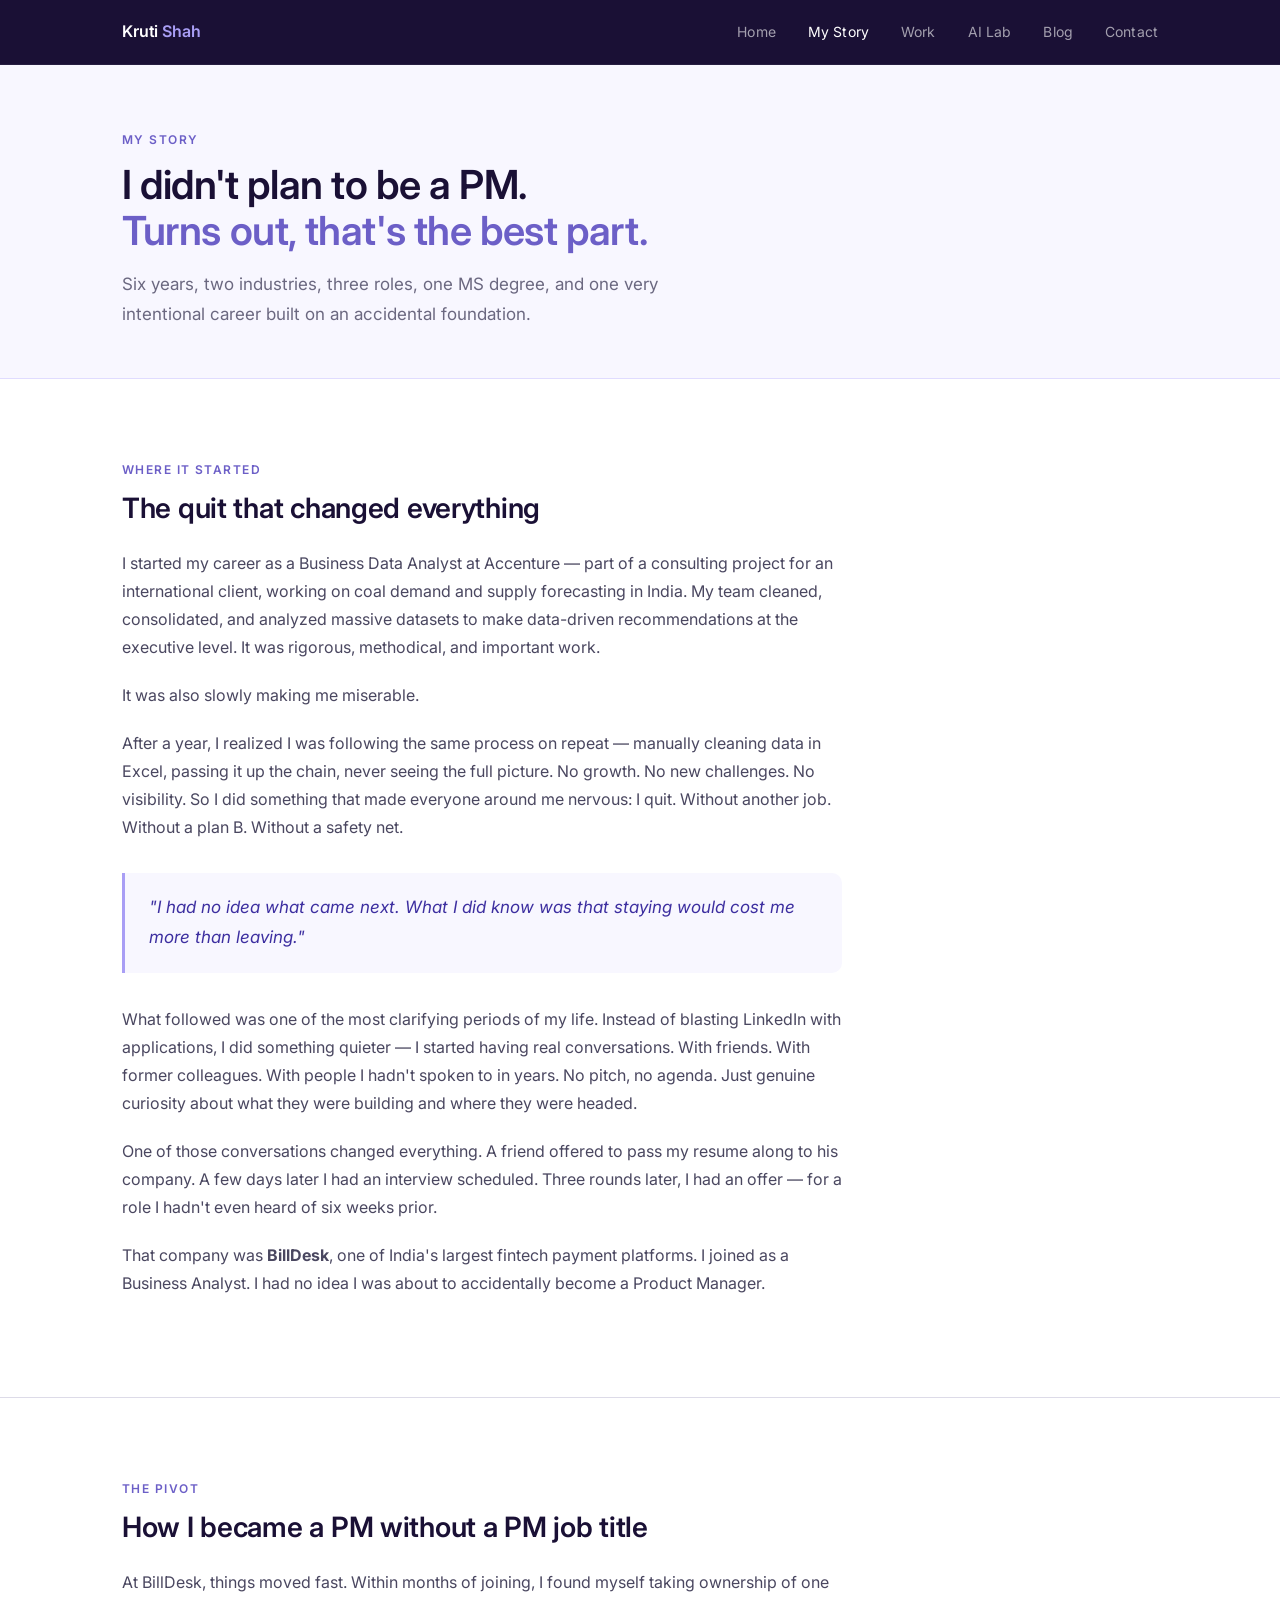
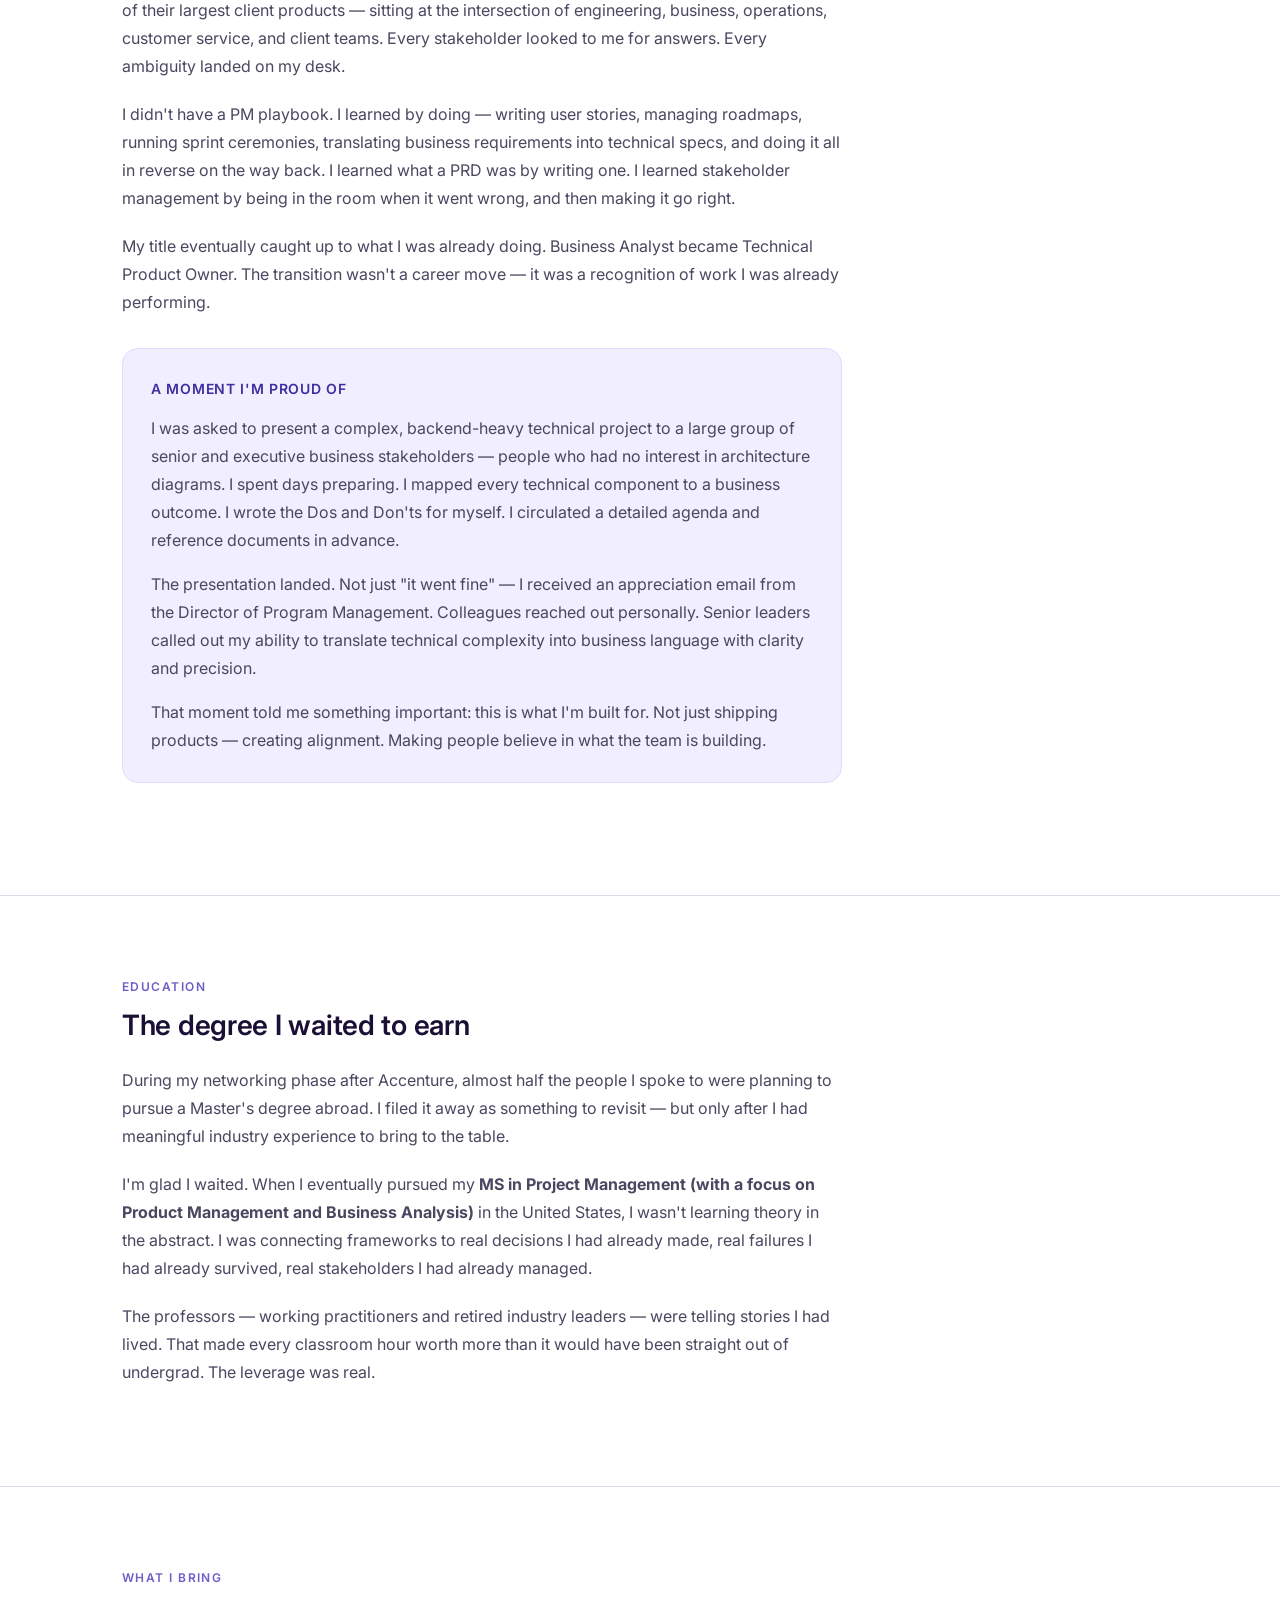
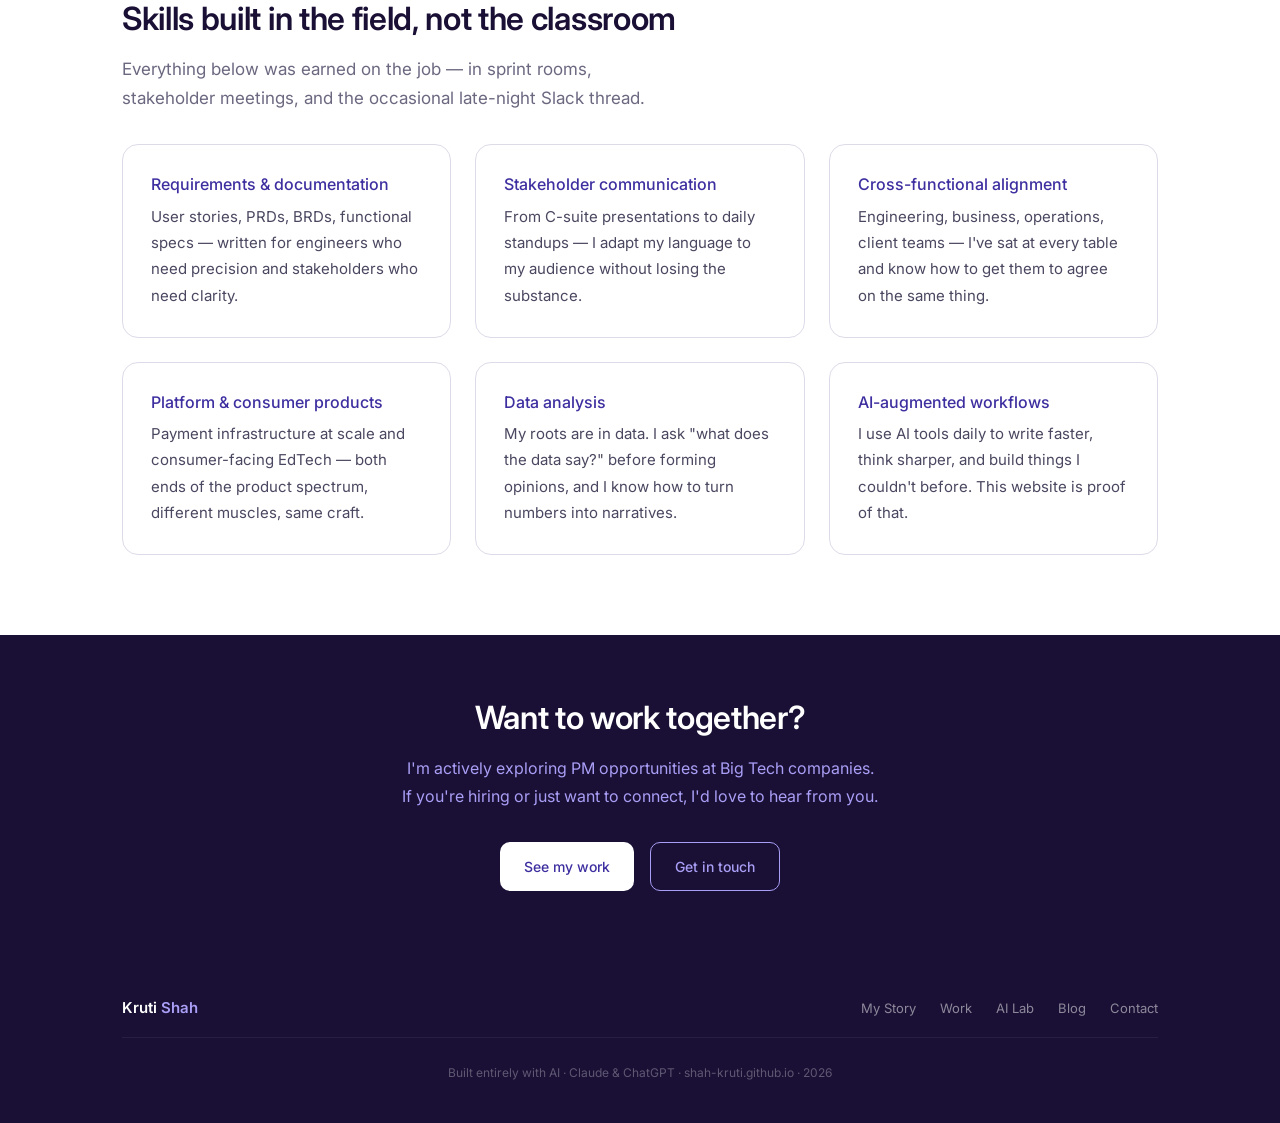
==== about.html @ d64b5474 "Initial commit" ====
<!DOCTYPE html>
<html lang="en">
<head>
  <meta charset="UTF-8" />
  <meta name="viewport" content="width=device-width, initial-scale=1.0" />
  <title>My Story · Kruti Shah</title>
  <meta name="description" content="How I accidentally became a PM — and everything I've built with intention since." />
  <link rel="stylesheet" href="style.css" />
  <link rel="preconnect" href="https://fonts.googleapis.com" />
  <link href="https://fonts.googleapis.com/css2?family=Inter:wght@400;500;600&display=swap" rel="stylesheet" />
</head>
<body>

  <nav>
    <div class="nav-inner">
      <a href="index.html" class="nav-logo">Kruti <span>Shah</span></a>
      <ul class="nav-links">
        <li><a href="index.html">Home</a></li>
        <li><a href="about.html" class="active">My Story</a></li>
        <li><a href="portfolio.html">Work</a></li>
        <li><a href="ailab.html">AI Lab</a></li>
        <li><a href="blog.html">Blog</a></li>
        <li><a href="contact.html">Contact</a></li>
      </ul>
    </div>
  </nav>

  <!-- Page Hero -->
  <div class="page-hero">
    <div class="container">
      <p class="section-label">My story</p>
      <h1 class="section-title" style="font-size:2.5rem;max-width:640px;">I didn't plan to be a PM.<br><span style="color:var(--purple-600);">Turns out, that's the best part.</span></h1>
      <p style="font-size:1.0625rem;color:var(--gray-500);max-width:560px;margin-top:1rem;line-height:1.75;">Six years, two industries, three roles, one MS degree, and one very intentional career built on an accidental foundation.</p>
    </div>
  </div>

  <!-- Origin Story -->
  <section>
    <div class="container">
      <div style="max-width:720px;">

        <p class="section-label">Where it started</p>
        <h2 style="font-size:1.75rem;margin-bottom:1.5rem;">The quit that changed everything</h2>

        <p style="margin-bottom:1.25rem;">I started my career as a Business Data Analyst at Accenture — part of a consulting project for an international client, working on coal demand and supply forecasting in India. My team cleaned, consolidated, and analyzed massive datasets to make data-driven recommendations at the executive level. It was rigorous, methodical, and important work.</p>

        <p style="margin-bottom:1.25rem;">It was also slowly making me miserable.</p>

        <p style="margin-bottom:1.25rem;">After a year, I realized I was following the same process on repeat — manually cleaning data in Excel, passing it up the chain, never seeing the full picture. No growth. No new challenges. No visibility. So I did something that made everyone around me nervous: I quit. Without another job. Without a plan B. Without a safety net.</p>

        <div style="border-left:3px solid var(--purple-400);padding:1.25rem 1.5rem;margin:2rem 0;background:var(--purple-25);border-radius:0 var(--radius-md) var(--radius-md) 0;">
          <p style="font-size:1.0625rem;font-style:italic;color:var(--purple-700);line-height:1.75;">"I had no idea what came next. What I did know was that staying would cost me more than leaving."</p>
        </div>

        <p style="margin-bottom:1.25rem;">What followed was one of the most clarifying periods of my life. Instead of blasting LinkedIn with applications, I did something quieter — I started having real conversations. With friends. With former colleagues. With people I hadn't spoken to in years. No pitch, no agenda. Just genuine curiosity about what they were building and where they were headed.</p>

        <p style="margin-bottom:1.25rem;">One of those conversations changed everything. A friend offered to pass my resume along to his company. A few days later I had an interview scheduled. Three rounds later, I had an offer — for a role I hadn't even heard of six weeks prior.</p>

        <p style="margin-bottom:1.25rem;">That company was <strong>BillDesk</strong>, one of India's largest fintech payment platforms. I joined as a Business Analyst. I had no idea I was about to accidentally become a Product Manager.</p>

      </div>
    </div>
  </section>

  <hr class="divider" style="margin:0;" />

  <!-- The PM transition -->
  <section>
    <div class="container">
      <div style="max-width:720px;">

        <p class="section-label">The pivot</p>
        <h2 style="font-size:1.75rem;margin-bottom:1.5rem;">How I became a PM without a PM job title</h2>

        <p style="margin-bottom:1.25rem;">At BillDesk, things moved fast. Within months of joining, I found myself taking ownership of one of their largest client products — sitting at the intersection of engineering, business, operations, customer service, and client teams. Every stakeholder looked to me for answers. Every ambiguity landed on my desk.</p>

        <p style="margin-bottom:1.25rem;">I didn't have a PM playbook. I learned by doing — writing user stories, managing roadmaps, running sprint ceremonies, translating business requirements into technical specs, and doing it all in reverse on the way back. I learned what a PRD was by writing one. I learned stakeholder management by being in the room when it went wrong, and then making it go right.</p>

        <p style="margin-bottom:1.25rem;">My title eventually caught up to what I was already doing. Business Analyst became Technical Product Owner. The transition wasn't a career move — it was a recognition of work I was already performing.</p>

        <div style="background:var(--purple-50);border:1px solid var(--purple-100);border-radius:var(--radius-lg);padding:1.75rem;margin:2rem 0;">
          <p style="font-size:0.875rem;font-weight:600;color:var(--purple-700);letter-spacing:0.05em;text-transform:uppercase;margin-bottom:0.75rem;">A moment I'm proud of</p>
          <p style="color:var(--gray-700);line-height:1.75;">I was asked to present a complex, backend-heavy technical project to a large group of senior and executive business stakeholders — people who had no interest in architecture diagrams. I spent days preparing. I mapped every technical component to a business outcome. I wrote the Dos and Don'ts for myself. I circulated a detailed agenda and reference documents in advance.</p>
          <p style="color:var(--gray-700);line-height:1.75;margin-top:1rem;">The presentation landed. Not just "it went fine" — I received an appreciation email from the Director of Program Management. Colleagues reached out personally. Senior leaders called out my ability to translate technical complexity into business language with clarity and precision.</p>
          <p style="color:var(--gray-700);line-height:1.75;margin-top:1rem;">That moment told me something important: this is what I'm built for. Not just shipping products — creating alignment. Making people believe in what the team is building.</p>
        </div>

      </div>
    </div>
  </section>

  <hr class="divider" style="margin:0;" />

  <!-- Education -->
  <section>
    <div class="container">
      <div style="max-width:720px;">

        <p class="section-label">Education</p>
        <h2 style="font-size:1.75rem;margin-bottom:1.5rem;">The degree I waited to earn</h2>

        <p style="margin-bottom:1.25rem;">During my networking phase after Accenture, almost half the people I spoke to were planning to pursue a Master's degree abroad. I filed it away as something to revisit — but only after I had meaningful industry experience to bring to the table.</p>

        <p style="margin-bottom:1.25rem;">I'm glad I waited. When I eventually pursued my <strong>MS in Project Management (with a focus on Product Management and Business Analysis)</strong> in the United States, I wasn't learning theory in the abstract. I was connecting frameworks to real decisions I had already made, real failures I had already survived, real stakeholders I had already managed.</p>

        <p style="margin-bottom:1.25rem;">The professors — working practitioners and retired industry leaders — were telling stories I had lived. That made every classroom hour worth more than it would have been straight out of undergrad. The leverage was real.</p>

      </div>
    </div>
  </section>

  <hr class="divider" style="margin:0;" />

  <!-- What I bring -->
  <section>
    <div class="container">
      <p class="section-label">What I bring</p>
      <h2 class="section-title">Skills built in the field, not the classroom</h2>
      <p class="section-sub mb-4">Everything below was earned on the job — in sprint rooms, stakeholder meetings, and the occasional late-night Slack thread.</p>

      <div class="grid-3">
        <div class="card">
          <h4 style="margin-bottom:0.5rem;color:var(--purple-700);">Requirements & documentation</h4>
          <p style="font-size:0.9375rem;">User stories, PRDs, BRDs, functional specs — written for engineers who need precision and stakeholders who need clarity.</p>
        </div>
        <div class="card">
          <h4 style="margin-bottom:0.5rem;color:var(--purple-700);">Stakeholder communication</h4>
          <p style="font-size:0.9375rem;">From C-suite presentations to daily standups — I adapt my language to my audience without losing the substance.</p>
        </div>
        <div class="card">
          <h4 style="margin-bottom:0.5rem;color:var(--purple-700);">Cross-functional alignment</h4>
          <p style="font-size:0.9375rem;">Engineering, business, operations, client teams — I've sat at every table and know how to get them to agree on the same thing.</p>
        </div>
        <div class="card">
          <h4 style="margin-bottom:0.5rem;color:var(--purple-700);">Platform & consumer products</h4>
          <p style="font-size:0.9375rem;">Payment infrastructure at scale and consumer-facing EdTech — both ends of the product spectrum, different muscles, same craft.</p>
        </div>
        <div class="card">
          <h4 style="margin-bottom:0.5rem;color:var(--purple-700);">Data analysis</h4>
          <p style="font-size:0.9375rem;">My roots are in data. I ask "what does the data say?" before forming opinions, and I know how to turn numbers into narratives.</p>
        </div>
        <div class="card">
          <h4 style="margin-bottom:0.5rem;color:var(--purple-700);">AI-augmented workflows</h4>
          <p style="font-size:0.9375rem;">I use AI tools daily to write faster, think sharper, and build things I couldn't before. This website is proof of that.</p>
        </div>
      </div>
    </div>
  </section>

  <!-- CTA -->
  <section style="background:var(--purple-900);padding:4rem 0;">
    <div class="container text-center">
      <h2 style="color:#fff;margin-bottom:1rem;">Want to work together?</h2>
      <p style="color:var(--purple-400);max-width:480px;margin:0 auto 2rem;">I'm actively exploring PM opportunities at Big Tech companies. If you're hiring or just want to connect, I'd love to hear from you.</p>
      <div style="display:flex;gap:1rem;justify-content:center;flex-wrap:wrap;">
        <a href="portfolio.html" class="btn btn-white">See my work</a>
        <a href="contact.html" class="btn btn-outline" style="color:var(--purple-400);border-color:var(--purple-400);">Get in touch</a>
      </div>
    </div>
  </section>

  <footer>
    <div class="footer-inner">
      <span class="footer-logo">Kruti <span>Shah</span></span>
      <ul class="footer-links">
        <li><a href="about.html">My Story</a></li>
        <li><a href="portfolio.html">Work</a></li>
        <li><a href="ailab.html">AI Lab</a></li>
        <li><a href="blog.html">Blog</a></li>
        <li><a href="contact.html">Contact</a></li>
      </ul>
    </div>
    <div class="footer-inner">
      <p class="footer-built">Built entirely with AI · Claude &amp; ChatGPT · shah-kruti.github.io · 2026</p>
    </div>
  </footer>

</body>
</html>
---- style.css ----
/* ============================================
   THE ACCIDENTAL PM — shah-kruti.github.io
   Shared Stylesheet
   ============================================ */

/* --- Reset & Base --- */
*, *::before, *::after { box-sizing: border-box; margin: 0; padding: 0; }

html { scroll-behavior: smooth; }

body {
  font-family: 'Inter', -apple-system, BlinkMacSystemFont, 'Segoe UI', sans-serif;
  background: #ffffff;
  color: #1a1035;
  font-size: 16px;
  line-height: 1.7;
  -webkit-font-smoothing: antialiased;
}

/* --- Typography Scale --- */
h1 { font-size: 2.75rem; font-weight: 600; line-height: 1.15; letter-spacing: -0.02em; }
h2 { font-size: 2rem;    font-weight: 600; line-height: 1.2;  letter-spacing: -0.01em; }
h3 { font-size: 1.25rem; font-weight: 500; line-height: 1.35; }
h4 { font-size: 1rem;    font-weight: 500; line-height: 1.4;  }
p  { color: #4a4760; line-height: 1.75; }

a { color: inherit; text-decoration: none; }

/* --- Color Tokens --- */
:root {
  --purple-900: #1a1035;
  --purple-700: #3d2fa0;
  --purple-600: #6c5fc7;
  --purple-400: #a99ef5;
  --purple-200: #c4bcf0;
  --purple-100: #e0dcff;
  --purple-50:  #f0eeff;
  --purple-25:  #f8f7ff;

  --gray-700: #4a4760;
  --gray-500: #6b6880;
  --gray-400: #9896a8;
  --gray-200: #dddbe8;
  --gray-100: #f1f0f5;
  --gray-50:  #f8f8fb;

  --white: #ffffff;
  --nav-bg: #1a1035;

  --radius-sm: 6px;
  --radius-md: 10px;
  --radius-lg: 16px;
  --radius-xl: 24px;

  --shadow-sm: 0 1px 3px rgba(26,16,53,0.08);
  --shadow-md: 0 4px 16px rgba(26,16,53,0.10);
}

/* --- Container --- */
.container {
  max-width: 1100px;
  margin: 0 auto;
  padding: 0 2rem;
}

/* --- Navigation --- */
nav {
  background: var(--nav-bg);
  position: sticky;
  top: 0;
  z-index: 100;
  border-bottom: 1px solid rgba(255,255,255,0.06);
}

.nav-inner {
  max-width: 1100px;
  margin: 0 auto;
  padding: 0 2rem;
  height: 64px;
  display: flex;
  align-items: center;
  justify-content: space-between;
}

.nav-logo {
  font-size: 1rem;
  font-weight: 600;
  color: #ffffff;
  letter-spacing: -0.01em;
}

.nav-logo span { color: var(--purple-400); }

.nav-links {
  display: flex;
  gap: 2rem;
  list-style: none;
}

.nav-links a {
  font-size: 0.875rem;
  color: rgba(255,255,255,0.6);
  font-weight: 400;
  transition: color 0.2s;
  letter-spacing: 0.01em;
}

.nav-links a:hover,
.nav-links a.active { color: #ffffff; }

/* --- Buttons --- */
.btn {
  display: inline-flex;
  align-items: center;
  gap: 8px;
  padding: 0.75rem 1.5rem;
  border-radius: var(--radius-md);
  font-size: 0.875rem;
  font-weight: 500;
  cursor: pointer;
  transition: all 0.2s;
  border: none;
  text-decoration: none;
}

.btn-primary {
  background: var(--purple-600);
  color: #ffffff;
}
.btn-primary:hover { background: var(--purple-700); }

.btn-outline {
  background: transparent;
  color: var(--purple-600);
  border: 1.5px solid var(--purple-200);
}
.btn-outline:hover {
  background: var(--purple-50);
  border-color: var(--purple-400);
}

.btn-white {
  background: #ffffff;
  color: var(--purple-700);
}
.btn-white:hover { background: var(--purple-50); }

/* --- Section Spacing --- */
section { padding: 5rem 0; }

.section-label {
  font-size: 0.75rem;
  font-weight: 600;
  letter-spacing: 0.12em;
  text-transform: uppercase;
  color: var(--purple-600);
  margin-bottom: 0.75rem;
}

.section-title {
  font-size: 2rem;
  font-weight: 600;
  color: var(--purple-900);
  margin-bottom: 1rem;
  letter-spacing: -0.01em;
}

.section-sub {
  font-size: 1.0625rem;
  color: var(--gray-500);
  max-width: 560px;
  line-height: 1.7;
}

/* --- Cards --- */
.card {
  background: var(--white);
  border: 1px solid var(--gray-200);
  border-radius: var(--radius-lg);
  padding: 1.75rem;
  transition: box-shadow 0.2s, border-color 0.2s;
}

.card:hover {
  box-shadow: var(--shadow-md);
  border-color: var(--purple-200);
}

.card-accent {
  background: var(--purple-50);
  border-color: var(--purple-100);
}

/* --- Tags / Pills --- */
.tag {
  display: inline-block;
  font-size: 0.75rem;
  font-weight: 500;
  padding: 4px 12px;
  border-radius: 999px;
  background: var(--purple-50);
  color: var(--purple-700);
  border: 1px solid var(--purple-100);
}

.tag-gray {
  background: var(--gray-100);
  color: var(--gray-500);
  border-color: var(--gray-200);
}

/* --- Divider --- */
.divider {
  border: none;
  border-top: 1px solid var(--gray-200);
  margin: 3rem 0;
}

/* --- Page Hero (inner pages) --- */
.page-hero {
  background: var(--purple-25);
  border-bottom: 1px solid var(--purple-100);
  padding: 4rem 0 3rem;
}

.page-hero .section-title { font-size: 2.5rem; }

/* --- Footer --- */
footer {
  background: var(--nav-bg);
  color: rgba(255,255,255,0.5);
  padding: 2.5rem 0;
  font-size: 0.875rem;
}

.footer-inner {
  max-width: 1100px;
  margin: 0 auto;
  padding: 0 2rem;
  display: flex;
  align-items: center;
  justify-content: space-between;
  flex-wrap: wrap;
  gap: 1rem;
}

.footer-logo {
  font-size: 0.9375rem;
  font-weight: 600;
  color: #ffffff;
}

.footer-logo span { color: var(--purple-400); }

.footer-links {
  display: flex;
  gap: 1.5rem;
  list-style: none;
}

.footer-links a {
  color: rgba(255,255,255,0.5);
  font-size: 0.8125rem;
  transition: color 0.2s;
}

.footer-links a:hover { color: #ffffff; }

.footer-built {
  font-size: 0.75rem;
  color: rgba(255,255,255,0.3);
  width: 100%;
  text-align: center;
  padding-top: 1.5rem;
  border-top: 1px solid rgba(255,255,255,0.06);
  margin-top: 1rem;
}

/* --- Utility --- */
.text-purple { color: var(--purple-600); }
.text-muted  { color: var(--gray-400); }
.text-center { text-align: center; }
.mt-1 { margin-top: 0.5rem; }
.mt-2 { margin-top: 1rem; }
.mt-3 { margin-top: 1.5rem; }
.mt-4 { margin-top: 2rem; }
.mb-1 { margin-bottom: 0.5rem; }
.mb-2 { margin-bottom: 1rem; }
.mb-3 { margin-bottom: 1.5rem; }
.mb-4 { margin-bottom: 2rem; }

/* --- Grid Helpers --- */
.grid-2 { display: grid; grid-template-columns: repeat(2, minmax(0,1fr)); gap: 1.5rem; }
.grid-3 { display: grid; grid-template-columns: repeat(3, minmax(0,1fr)); gap: 1.5rem; }

@media (max-width: 768px) {
  h1 { font-size: 2rem; }
  h2 { font-size: 1.5rem; }
  .grid-2, .grid-3 { grid-template-columns: 1fr; }
  .nav-links { display: none; }
  .footer-inner { flex-direction: column; text-align: center; }
}
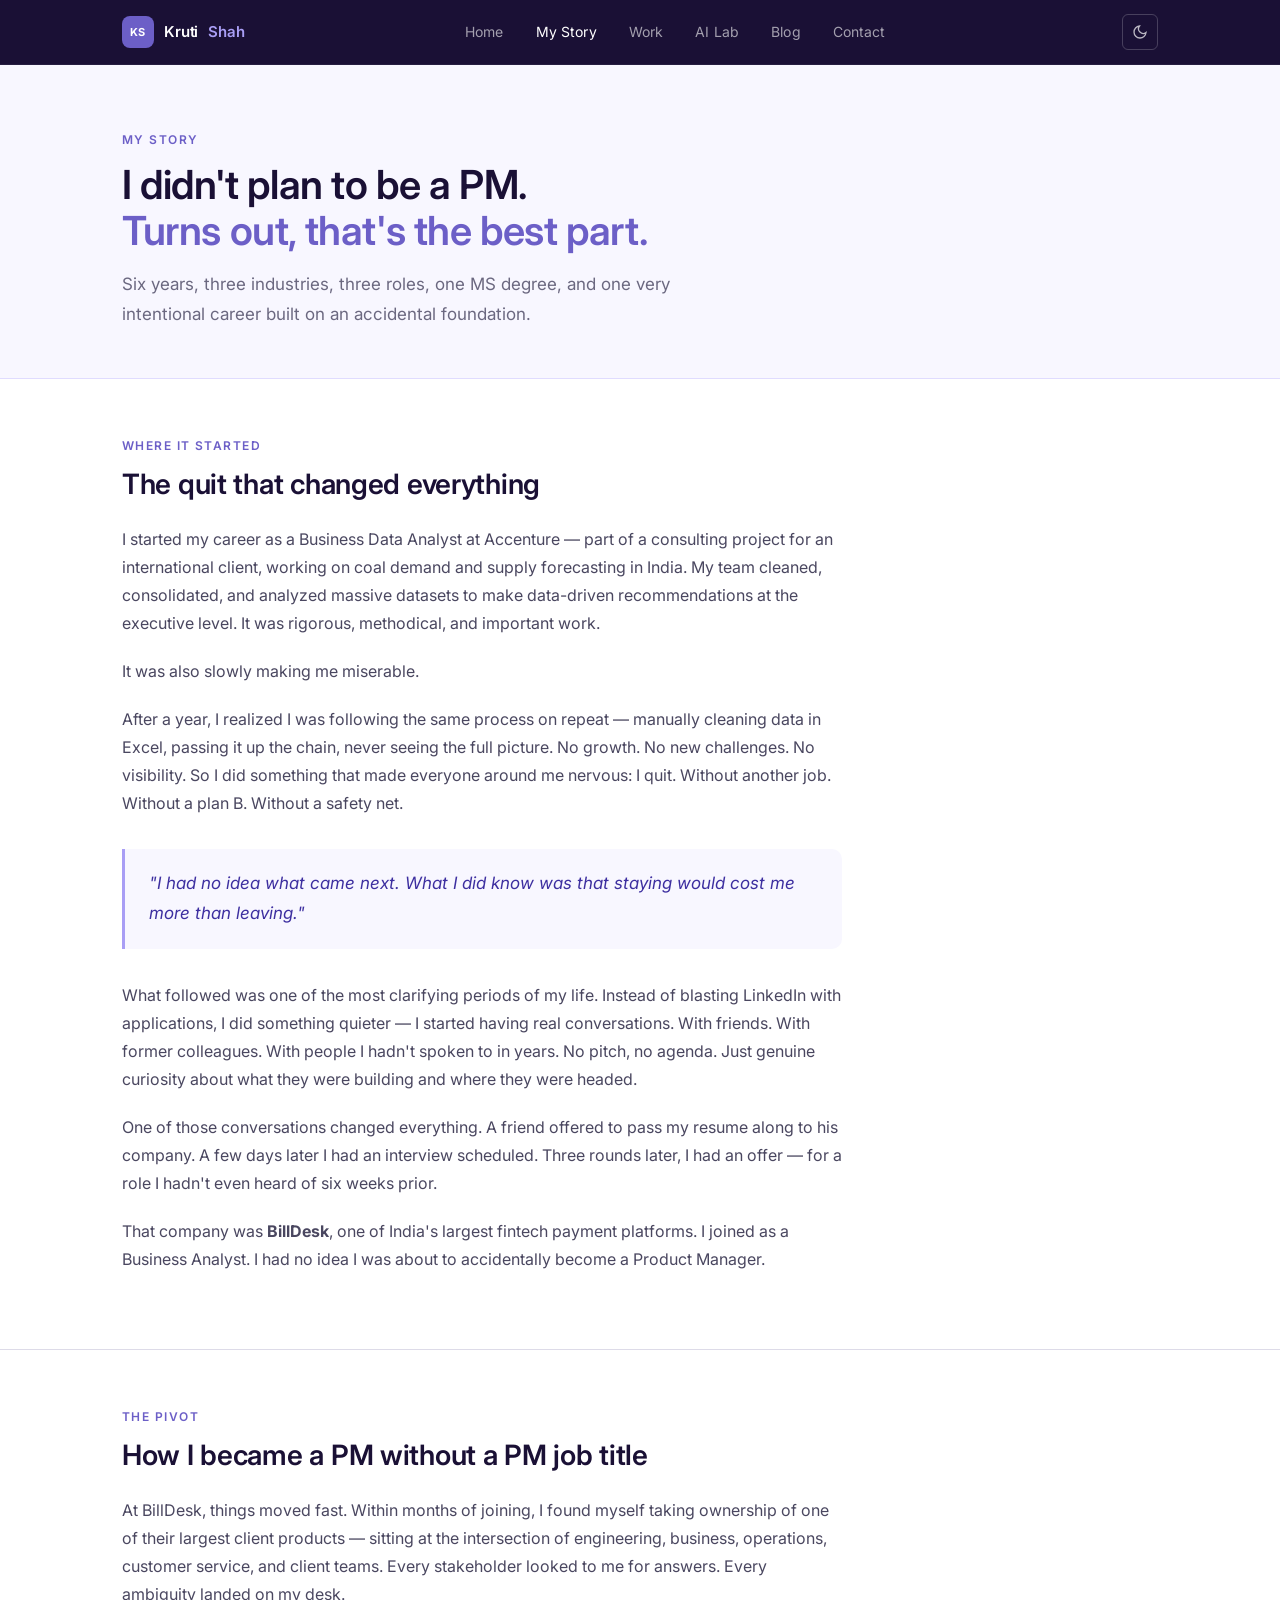
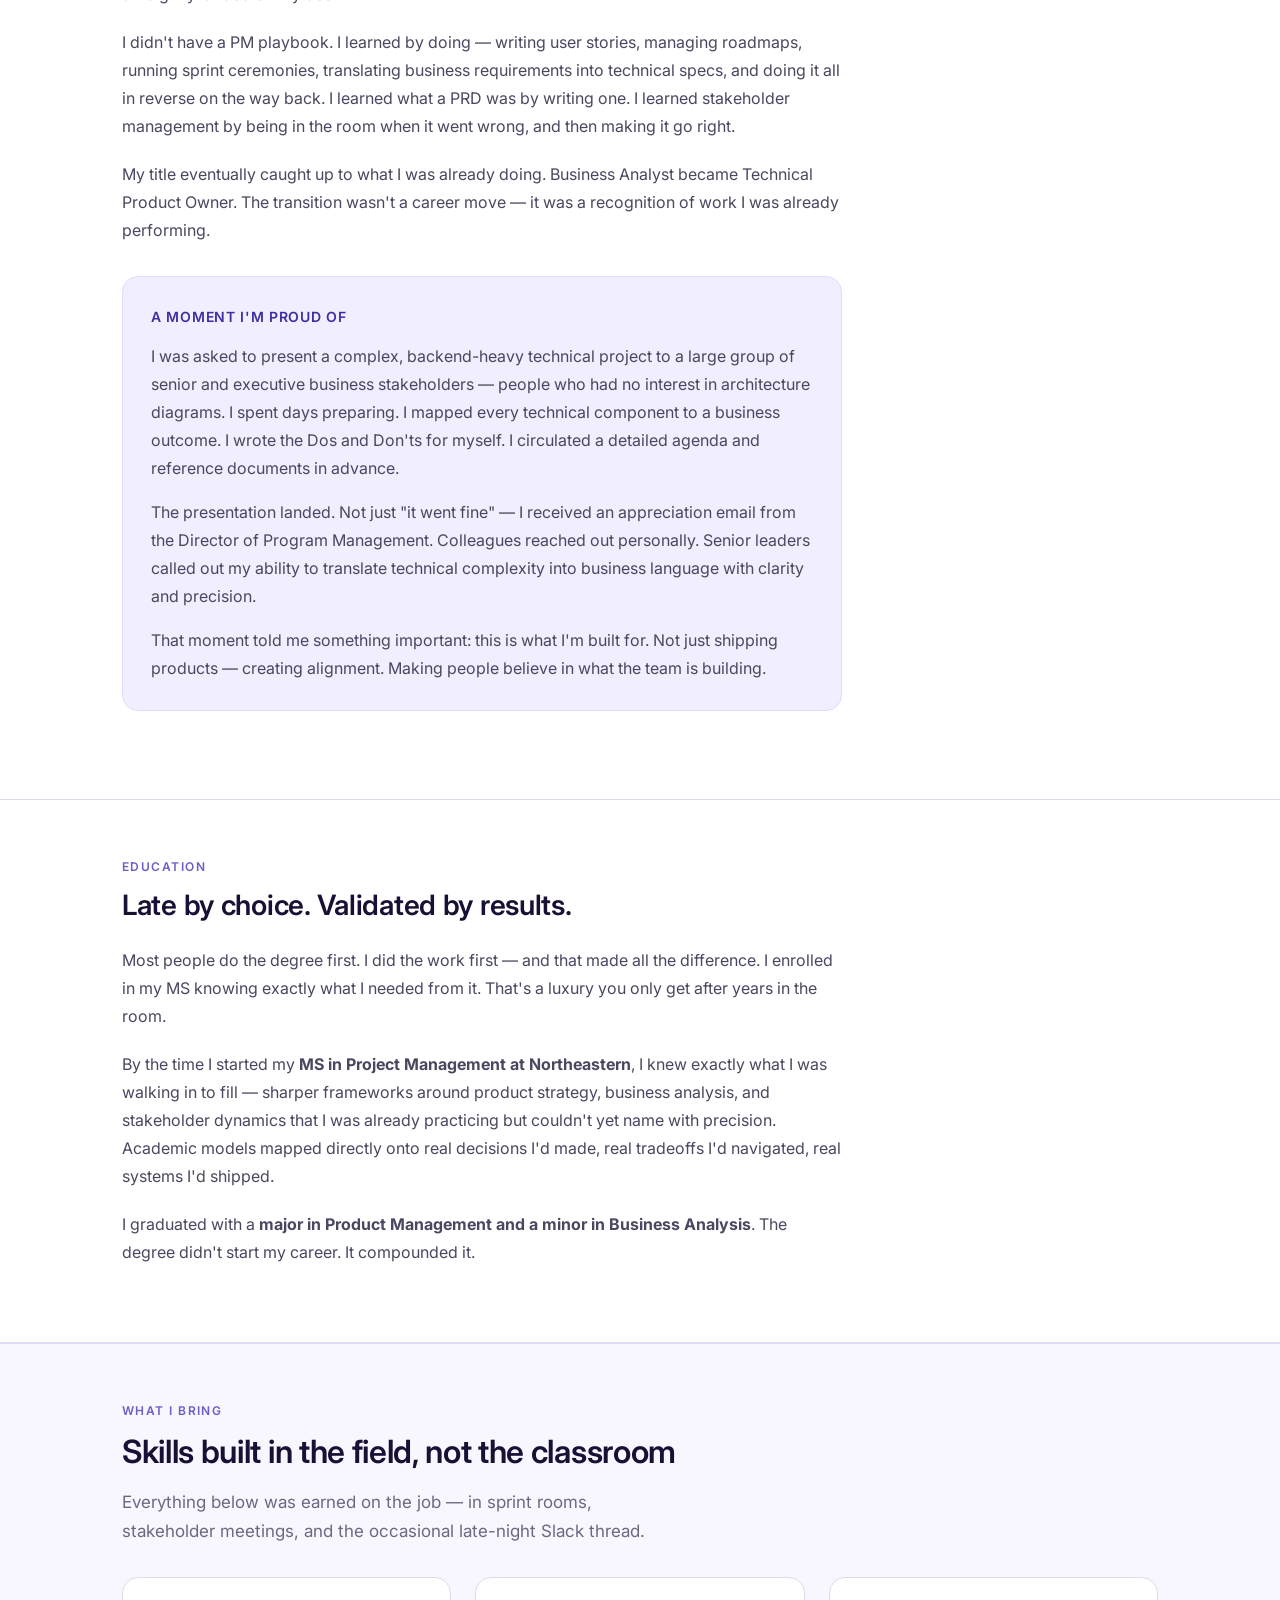
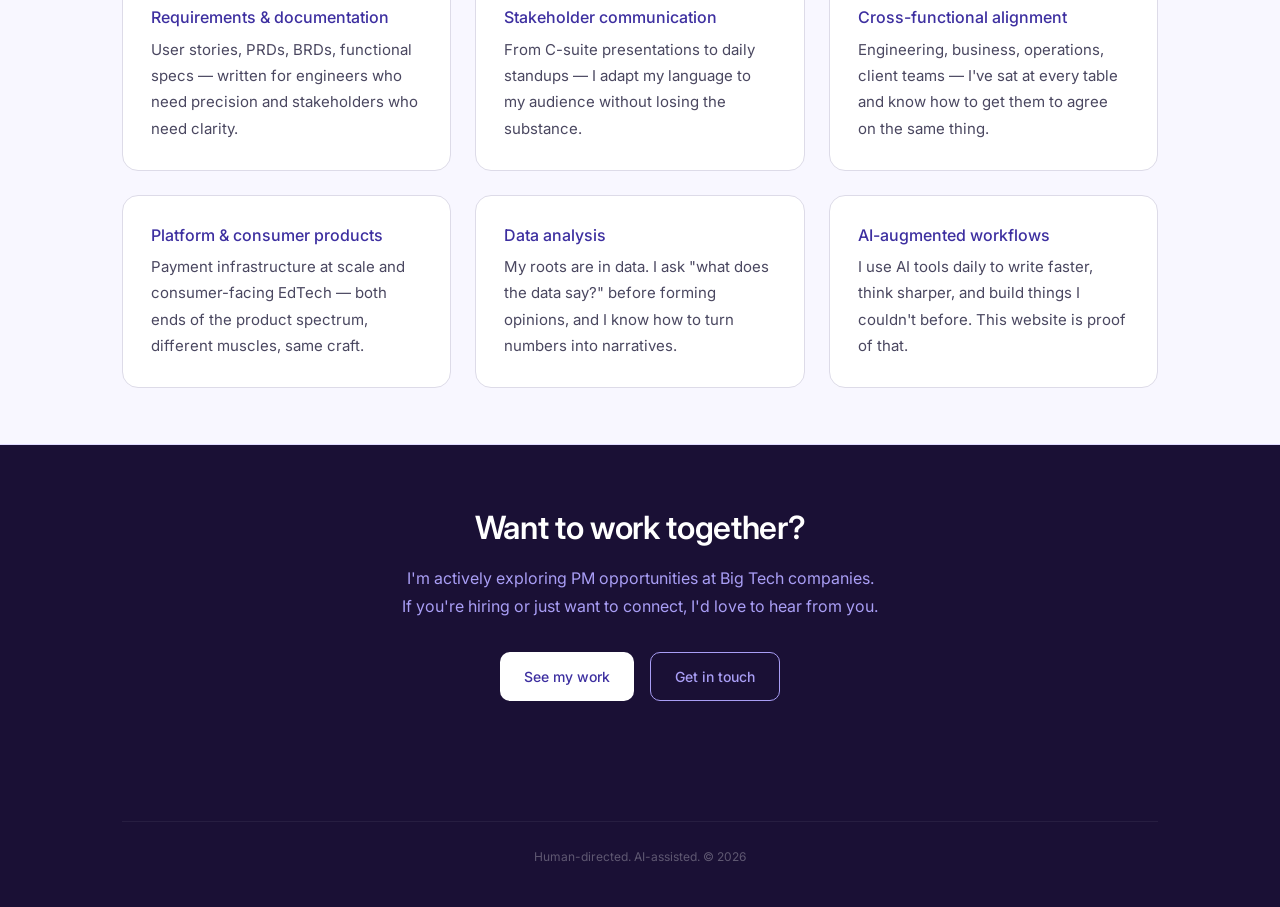
==== commit 55897db8: "Overhaul all pages: redesign, content refresh, and media updates - portfolio.html: replace case stud" ====
--- a/about.html
+++ b/about.html
@@ -8,12 +8,13 @@
   <link rel="stylesheet" href="style.css" />
   <link rel="preconnect" href="https://fonts.googleapis.com" />
   <link href="https://fonts.googleapis.com/css2?family=Inter:wght@400;500;600&display=swap" rel="stylesheet" />
+  <script>(function(){var t=localStorage.getItem('theme')||(window.matchMedia('(prefers-color-scheme: dark)').matches?'dark':'light');document.documentElement.setAttribute('data-theme',t);})();</script>
 </head>
 <body>
 
   <nav>
     <div class="nav-inner">
-      <a href="index.html" class="nav-logo">Kruti <span>Shah</span></a>
+      <a href="index.html" class="nav-logo"><span class="logo-mark">KS</span>Kruti <span class="logo-last">Shah</span></a>
       <ul class="nav-links">
         <li><a href="index.html">Home</a></li>
         <li><a href="about.html" class="active">My Story</a></li>
@@ -22,15 +23,19 @@
         <li><a href="blog.html">Blog</a></li>
         <li><a href="contact.html">Contact</a></li>
       </ul>
+      <button id="theme-toggle" aria-label="Toggle dark mode">
+        <svg class="icon-moon" width="16" height="16" fill="none" stroke="currentColor" stroke-width="2" viewBox="0 0 24 24"><path d="M21 12.79A9 9 0 1111.21 3 7 7 0 0021 12.79z"/></svg>
+        <svg class="icon-sun" width="16" height="16" fill="none" stroke="currentColor" stroke-width="2" viewBox="0 0 24 24"><circle cx="12" cy="12" r="5"/><path d="M12 1v2M12 21v2M4.22 4.22l1.42 1.42M18.36 18.36l1.42 1.42M1 12h2M21 12h2M4.22 19.78l1.42-1.42M18.36 5.64l1.42-1.42"/></svg>
+      </button>
     </div>
   </nav>
 
   <!-- Page Hero -->
-  <div class="page-hero">
+  <div class="page-hero" style="padding:4rem 0 3rem;">
     <div class="container">
       <p class="section-label">My story</p>
-      <h1 class="section-title" style="font-size:2.5rem;max-width:640px;">I didn't plan to be a PM.<br><span style="color:var(--purple-600);">Turns out, that's the best part.</span></h1>
-      <p style="font-size:1.0625rem;color:var(--gray-500);max-width:560px;margin-top:1rem;line-height:1.75;">Six years, two industries, three roles, one MS degree, and one very intentional career built on an accidental foundation.</p>
+      <h1 class="section-title" style="font-size:2.5rem;">I didn't plan to be a PM.<br><span style="color:var(--purple-600);">Turns out, that's the best part.</span></h1>
+      <p style="font-size:1.0625rem;color:var(--gray-500);max-width:560px;margin-top:1rem;line-height:1.75;">Six years, three industries, three roles, one MS degree, and one very intentional career built on an accidental foundation.</p>
     </div>
   </div>
 
@@ -38,7 +43,6 @@
   <section>
     <div class="container">
       <div style="max-width:720px;">
-
         <p class="section-label">Where it started</p>
         <h2 style="font-size:1.75rem;margin-bottom:1.5rem;">The quit that changed everything</h2>
 
@@ -57,7 +61,6 @@
         <p style="margin-bottom:1.25rem;">One of those conversations changed everything. A friend offered to pass my resume along to his company. A few days later I had an interview scheduled. Three rounds later, I had an offer — for a role I hadn't even heard of six weeks prior.</p>
 
         <p style="margin-bottom:1.25rem;">That company was <strong>BillDesk</strong>, one of India's largest fintech payment platforms. I joined as a Business Analyst. I had no idea I was about to accidentally become a Product Manager.</p>
-
       </div>
     </div>
   </section>
@@ -68,7 +71,6 @@
   <section>
     <div class="container">
       <div style="max-width:720px;">
-
         <p class="section-label">The pivot</p>
         <h2 style="font-size:1.75rem;margin-bottom:1.5rem;">How I became a PM without a PM job title</h2>
 
@@ -84,7 +86,6 @@
           <p style="color:var(--gray-700);line-height:1.75;margin-top:1rem;">The presentation landed. Not just "it went fine" — I received an appreciation email from the Director of Program Management. Colleagues reached out personally. Senior leaders called out my ability to translate technical complexity into business language with clarity and precision.</p>
           <p style="color:var(--gray-700);line-height:1.75;margin-top:1rem;">That moment told me something important: this is what I'm built for. Not just shipping products — creating alignment. Making people believe in what the team is building.</p>
         </div>
-
       </div>
     </div>
   </section>
@@ -95,16 +96,14 @@
   <section>
     <div class="container">
       <div style="max-width:720px;">
+        <p class="section-label">Education</p>
+        <h2 style="font-size:1.75rem;margin-bottom:1.5rem;">Late by choice. Validated by results.</h2>
 
-        <p class="section-label">Education</p>
-        <h2 style="font-size:1.75rem;margin-bottom:1.5rem;">The degree I waited to earn</h2>
+        <p style="margin-bottom:1.25rem;">Most people do the degree first. I did the work first — and that made all the difference. I enrolled in my MS knowing exactly what I needed from it. That's a luxury you only get after years in the room.</p>
 
-        <p style="margin-bottom:1.25rem;">During my networking phase after Accenture, almost half the people I spoke to were planning to pursue a Master's degree abroad. I filed it away as something to revisit — but only after I had meaningful industry experience to bring to the table.</p>
+        <p style="margin-bottom:1.25rem;">By the time I started my <strong>MS in Project Management at Northeastern</strong>, I knew exactly what I was walking in to fill — sharper frameworks around product strategy, business analysis, and stakeholder dynamics that I was already practicing but couldn't yet name with precision. Academic models mapped directly onto real decisions I'd made, real tradeoffs I'd navigated, real systems I'd shipped.</p>
 
-        <p style="margin-bottom:1.25rem;">I'm glad I waited. When I eventually pursued my <strong>MS in Project Management (with a focus on Product Management and Business Analysis)</strong> in the United States, I wasn't learning theory in the abstract. I was connecting frameworks to real decisions I had already made, real failures I had already survived, real stakeholders I had already managed.</p>
-
-        <p style="margin-bottom:1.25rem;">The professors — working practitioners and retired industry leaders — were telling stories I had lived. That made every classroom hour worth more than it would have been straight out of undergrad. The leverage was real.</p>
-
+        <p style="margin-bottom:1.25rem;">I graduated with a <strong>major in Product Management and a minor in Business Analysis</strong>. The degree didn't start my career. It compounded it.</p>
       </div>
     </div>
   </section>
@@ -112,7 +111,7 @@
   <hr class="divider" style="margin:0;" />
 
   <!-- What I bring -->
-  <section>
+  <section style="background:var(--purple-25);border-top:1px solid var(--purple-100);border-bottom:1px solid var(--purple-100);">
     <div class="container">
       <p class="section-label">What I bring</p>
       <h2 class="section-title">Skills built in the field, not the classroom</h2>
@@ -161,19 +160,17 @@
 
   <footer>
     <div class="footer-inner">
-      <span class="footer-logo">Kruti <span>Shah</span></span>
-      <ul class="footer-links">
-        <li><a href="about.html">My Story</a></li>
-        <li><a href="portfolio.html">Work</a></li>
-        <li><a href="ailab.html">AI Lab</a></li>
-        <li><a href="blog.html">Blog</a></li>
-        <li><a href="contact.html">Contact</a></li>
-      </ul>
-    </div>
-    <div class="footer-inner">
-      <p class="footer-built">Built entirely with AI · Claude &amp; ChatGPT · shah-kruti.github.io · 2026</p>
+      <p class="footer-built">Human-directed. AI-assisted. &copy; 2026</p>
     </div>
   </footer>
 
+  <script>
+    document.getElementById('theme-toggle').addEventListener('click', function() {
+      var c = document.documentElement.getAttribute('data-theme');
+      var n = c === 'dark' ? 'light' : 'dark';
+      document.documentElement.setAttribute('data-theme', n);
+      localStorage.setItem('theme', n);
+    });
+  </script>
 </body>
 </html>
--- a/style.css
+++ b/style.css
@@ -83,13 +83,31 @@
 }
 
 .nav-logo {
-  font-size: 1rem;
+  display: inline-flex;
+  align-items: center;
+  gap: 0.625rem;
+  font-size: 0.9375rem;
   font-weight: 600;
   color: #ffffff;
   letter-spacing: -0.01em;
 }
 
-.nav-logo span { color: var(--purple-400); }
+.logo-mark {
+  display: inline-flex;
+  align-items: center;
+  justify-content: center;
+  width: 32px;
+  height: 32px;
+  background: var(--purple-600);
+  border-radius: 8px;
+  font-size: 0.6875rem;
+  font-weight: 700;
+  color: #ffffff;
+  letter-spacing: 0.06em;
+  flex-shrink: 0;
+}
+
+.logo-last { color: var(--purple-400); }
 
 .nav-links {
   display: flex;
@@ -146,7 +164,7 @@
 .btn-white:hover { background: var(--purple-50); }
 
 /* --- Section Spacing --- */
-section { padding: 5rem 0; }
+section { padding: 3.5rem 0; }
 
 .section-label {
   font-size: 0.75rem;
@@ -209,6 +227,16 @@
   border-color: var(--gray-200);
 }
 
+/* --- Section Rule (——·——) --- */
+.section-rule {
+  display: flex;
+  align-items: center;
+  gap: 5px;
+  margin: 0.5rem 0 1.75rem;
+}
+.section-rule .sr-line { height: 3px; width: 48px; background: var(--purple-600); border-radius: 2px; }
+.section-rule .sr-dot  { width: 7px; height: 7px; border-radius: 50%; background: var(--purple-600); flex-shrink: 0; }
+
 /* --- Divider --- */
 .divider {
   border: none;
@@ -220,7 +248,7 @@
 .page-hero {
   background: var(--purple-25);
   border-bottom: 1px solid var(--purple-100);
-  padding: 4rem 0 3rem;
+  padding: 3rem 0 2.5rem;
 }
 
 .page-hero .section-title { font-size: 2.5rem; }
@@ -300,3 +328,211 @@
   .nav-links { display: none; }
   .footer-inner { flex-direction: column; text-align: center; }
 }
+
+/* --- Hero 2-col layout --- */
+.hero-grid {
+  display: grid;
+  grid-template-columns: 1fr 1fr;
+  gap: 3rem;
+  align-items: center;
+}
+
+@keyframes svgFloat {
+  0%, 100% { transform: translateY(0); }
+  50%       { transform: translateY(-8px); }
+}
+
+.svg-float-1 { animation: svgFloat 5s ease-in-out infinite; }
+.svg-float-2 { animation: svgFloat 5s ease-in-out infinite 1.2s; }
+.svg-float-3 { animation: svgFloat 5s ease-in-out infinite 2.4s; }
+
+@media (max-width: 768px) {
+  .hero-grid { grid-template-columns: 1fr; }
+  .hero-illus-wrap { display: none; }
+}
+
+/* --- Story 2-col grid (road + text) --- */
+.story-grid {
+  display: grid;
+  grid-template-columns: 240px 1fr;
+  gap: 4rem;
+  align-items: start;
+}
+
+@media (max-width: 768px) {
+  .story-grid { grid-template-columns: 1fr; }
+  .story-grid .road-col { display: none; }
+}
+
+/* --- Career Timeline --- */
+.timeline {
+  position: relative;
+  padding-left: 2.5rem;
+}
+
+.timeline::before {
+  content: '';
+  position: absolute;
+  left: 0.5rem;
+  top: 6px;
+  bottom: 0;
+  width: 2px;
+  background: var(--purple-100);
+}
+
+.timeline-item {
+  position: relative;
+  padding-bottom: 2.25rem;
+}
+
+.timeline-item:last-child { padding-bottom: 0; }
+
+.timeline-item::before {
+  content: '';
+  position: absolute;
+  left: calc(-2.5rem + 1px);
+  top: 4px;
+  width: 14px;
+  height: 14px;
+  border-radius: 50%;
+  background: var(--purple-600);
+  border: 3px solid #ffffff;
+  box-shadow: 0 0 0 2px var(--purple-600);
+}
+
+.timeline-date {
+  font-size: 0.6875rem;
+  font-weight: 600;
+  color: var(--purple-600);
+  letter-spacing: 0.08em;
+  text-transform: uppercase;
+  margin-bottom: 0.3rem;
+}
+
+.timeline-title {
+  font-size: 0.9375rem;
+  font-weight: 600;
+  color: var(--gray-700);
+  margin-bottom: 0.2rem;
+  line-height: 1.4;
+}
+
+.timeline-org {
+  font-size: 0.875rem;
+  color: var(--gray-500);
+}
+
+/* ============================================
+   Dark Mode
+   ============================================ */
+
+body { transition: background-color 0.25s ease, color 0.25s ease; }
+
+[data-theme="dark"] {
+  /* Section / hero backgrounds — dark but slightly lifted */
+  --purple-25:  #171428;
+  --purple-50:  #1e1a40;
+  --purple-100: #2a2258;
+  --purple-200: #3a2e70;
+
+  /* Card surfaces */
+  --white:      #1c1933;
+
+  /* Gray-toned areas: light gray → dark gray-purple */
+  --gray-50:    #1a1733;
+  --gray-100:   #201d3a;
+  --gray-200:   #2e2b4e;
+  --gray-400:   #7875a0;
+  --gray-500:   #9e9bb8;
+  --gray-700:   #c8c5e0;
+
+  /* Nav/footer stay deepest */
+  --nav-bg:     #0d0a20;
+}
+
+/* Base */
+[data-theme="dark"] body         { background: #13102a; color: #e0dcff; }
+[data-theme="dark"] p            { color: #9e9bb8; }
+
+/* Headings — !important beats inline color:var(--purple-900) on some elements */
+[data-theme="dark"] h1,
+[data-theme="dark"] h2,
+[data-theme="dark"] h3,
+[data-theme="dark"] h4           { color: #e0dcff !important; }
+[data-theme="dark"] .section-title { color: #e0dcff !important; }
+
+/* Labels & subtitles */
+[data-theme="dark"] .section-label { color: var(--purple-400); }
+[data-theme="dark"] .section-sub   { color: #9e9bb8; }
+
+/* Timeline */
+[data-theme="dark"] .timeline::before { background: var(--purple-200); }
+[data-theme="dark"] .timeline-item::before { border-color: #13102a; }
+[data-theme="dark"] .timeline-title { color: var(--gray-700); }
+
+/* White cards in dark mode */
+[data-theme="dark"] .card {
+  background: #faf9ff;
+  border-color: #e0dcff;
+}
+
+[data-theme="dark"] .card-accent {
+  background: #ede9ff;
+  border-color: #c4bcf0;
+}
+
+[data-theme="dark"] .card h3,
+[data-theme="dark"] .card h4 { color: #1a1035 !important; }
+
+[data-theme="dark"] .card p  { color: #4a4760 !important; }
+
+[data-theme="dark"] .card:hover {
+  border-color: #a99ef5;
+  box-shadow: 0 4px 20px rgba(108,95,199,0.18);
+}
+
+[data-theme="dark"] .card .tag {
+  background: #e0dcff;
+  color: #3d2fa0;
+  border-color: #c4bcf0;
+}
+
+/* Tags */
+[data-theme="dark"] .tag {
+  background: rgba(169,158,245,0.12);
+  color: #c4bcf0;
+  border-color: rgba(169,158,245,0.25);
+}
+[data-theme="dark"] .tag-gray {
+  background: rgba(255,255,255,0.06);
+  color: var(--gray-400);
+  border-color: rgba(255,255,255,0.1);
+}
+
+/* --- Theme Toggle Button --- */
+#theme-toggle {
+  background: none;
+  border: 1.5px solid rgba(255,255,255,0.2);
+  border-radius: var(--radius-sm);
+  width: 36px;
+  height: 36px;
+  display: flex;
+  align-items: center;
+  justify-content: center;
+  cursor: pointer;
+  color: rgba(255,255,255,0.7);
+  transition: border-color 0.2s, color 0.2s;
+  flex-shrink: 0;
+  margin-left: 1rem;
+}
+
+#theme-toggle:hover { border-color: rgba(255,255,255,0.5); color: #ffffff; }
+
+#theme-toggle .icon-moon { display: block; }
+#theme-toggle .icon-sun  { display: none; }
+[data-theme="dark"] #theme-toggle .icon-moon { display: none; }
+[data-theme="dark"] #theme-toggle .icon-sun  { display: block; }
+
+/* Dark-mode footer */
+[data-theme="dark"] footer { background: #ffffff; }
+[data-theme="dark"] .footer-built { color: var(--purple-600); border-top-color: #e0dcff; }
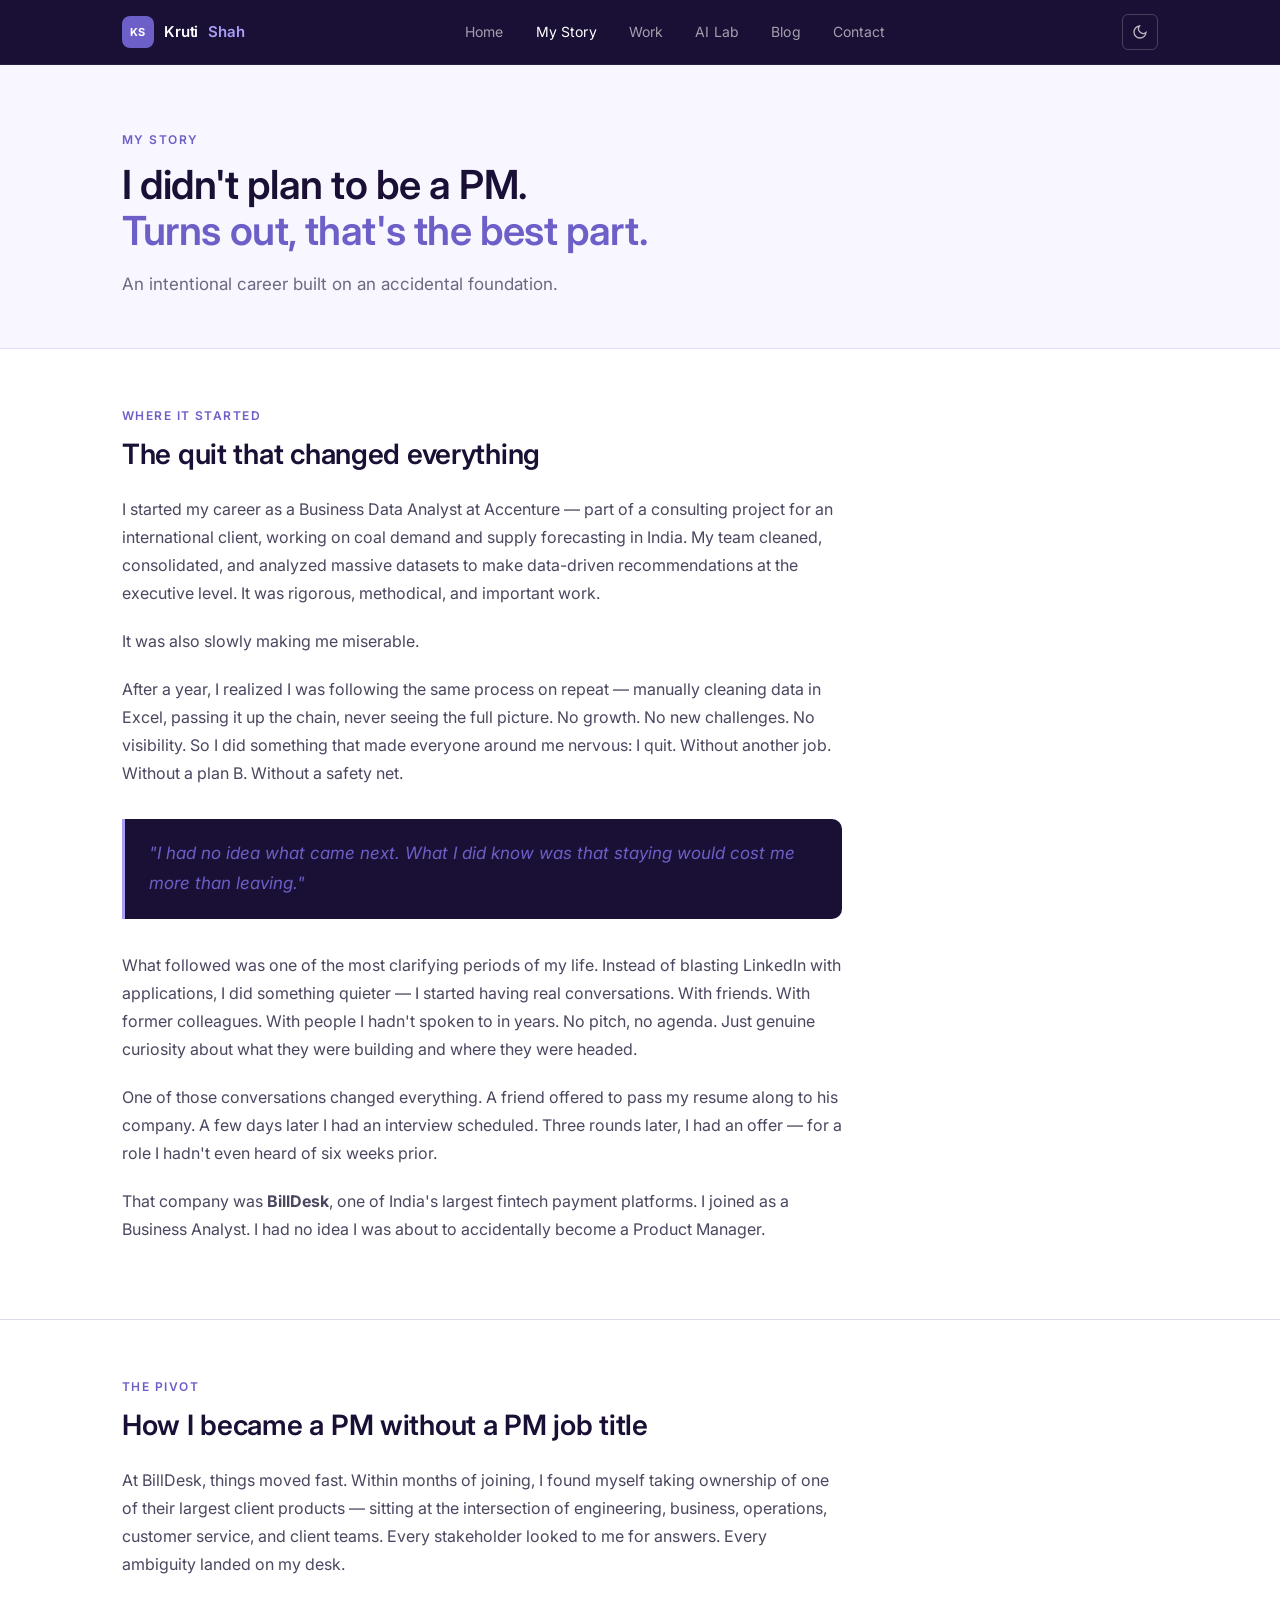
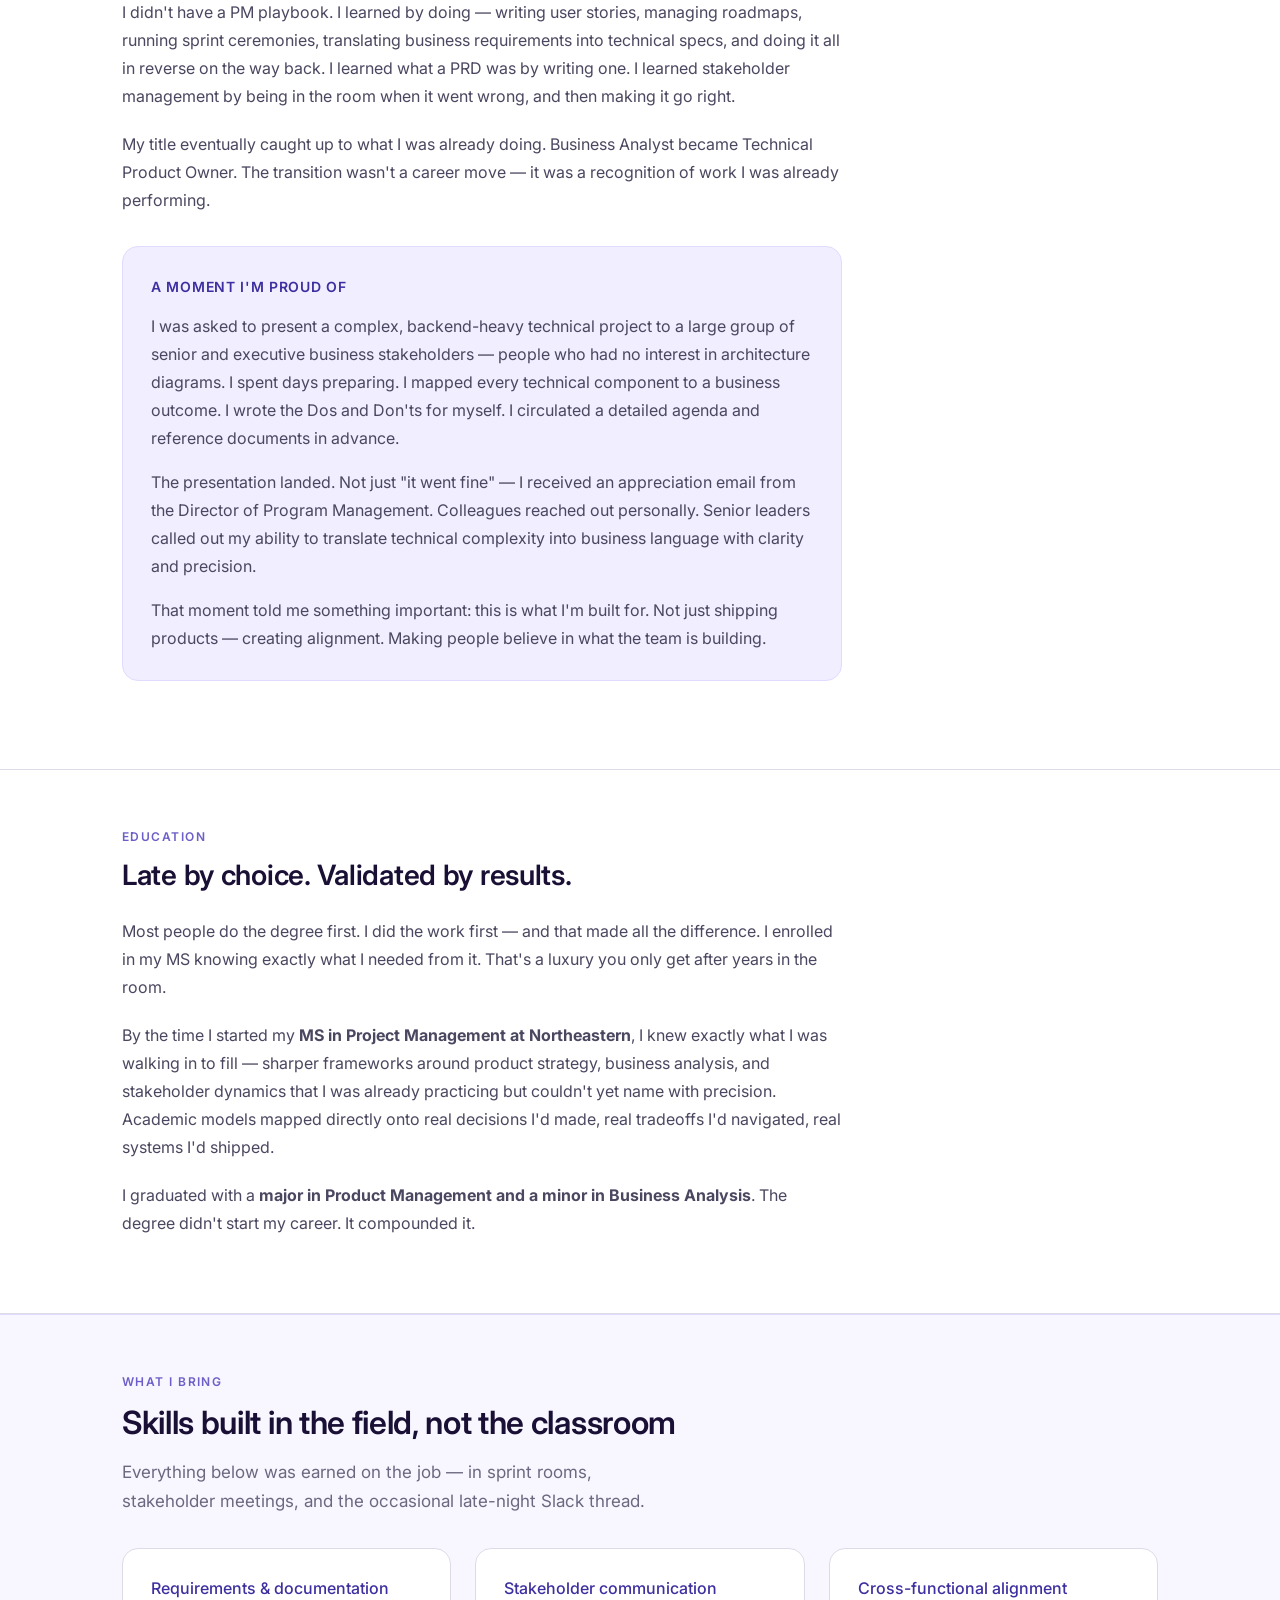
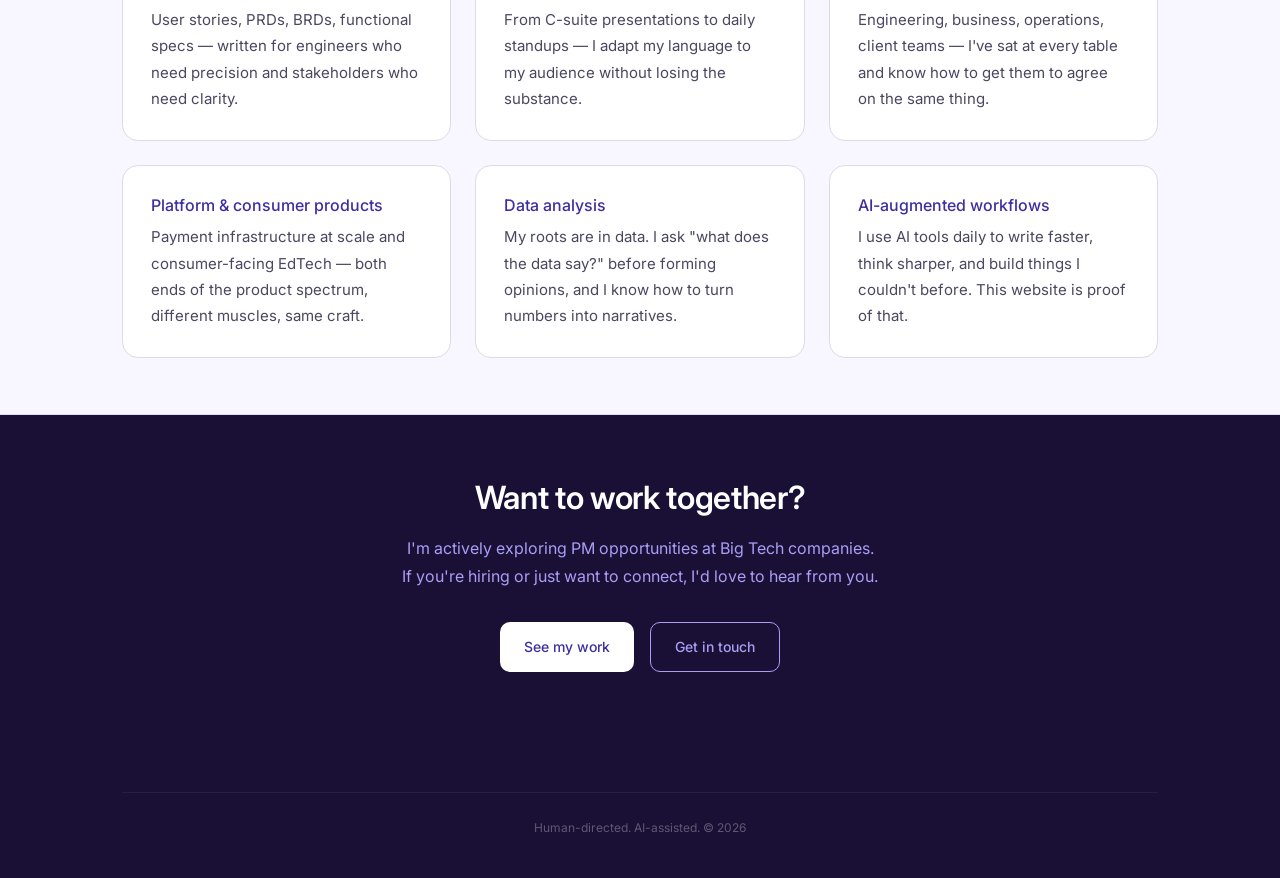
==== commit eb404c6e: "Update SVG stat cards layout, hero body text, and minor copy fixes Co-Authored-By: Claude Sonnet 4.6" ====
--- a/about.html
+++ b/about.html
@@ -35,7 +35,7 @@
     <div class="container">
       <p class="section-label">My story</p>
       <h1 class="section-title" style="font-size:2.5rem;">I didn't plan to be a PM.<br><span style="color:var(--purple-600);">Turns out, that's the best part.</span></h1>
-      <p style="font-size:1.0625rem;color:var(--gray-500);max-width:560px;margin-top:1rem;line-height:1.75;">Six years, three industries, three roles, one MS degree, and one very intentional career built on an accidental foundation.</p>
+      <p style="font-size:1.0625rem;color:var(--gray-500);max-width:560px;margin-top:1rem;line-height:1.75;">An intentional career built on an accidental foundation.</p>
     </div>
   </div>
 
@@ -52,8 +52,8 @@
 
         <p style="margin-bottom:1.25rem;">After a year, I realized I was following the same process on repeat — manually cleaning data in Excel, passing it up the chain, never seeing the full picture. No growth. No new challenges. No visibility. So I did something that made everyone around me nervous: I quit. Without another job. Without a plan B. Without a safety net.</p>
 
-        <div style="border-left:3px solid var(--purple-400);padding:1.25rem 1.5rem;margin:2rem 0;background:var(--purple-25);border-radius:0 var(--radius-md) var(--radius-md) 0;">
-          <p style="font-size:1.0625rem;font-style:italic;color:var(--purple-700);line-height:1.75;">"I had no idea what came next. What I did know was that staying would cost me more than leaving."</p>
+        <div style="border-left:3px solid var(--purple-400);padding:1.25rem 1.5rem;margin:2rem 0;background:var(--purple-900);border-radius:0 var(--radius-md) var(--radius-md) 0;">
+          <p style="font-size:1.0625rem;font-style:italic;color:var(--purple-600);line-height:1.75;">"I had no idea what came next. What I did know was that staying would cost me more than leaving."</p>
         </div>
 
         <p style="margin-bottom:1.25rem;">What followed was one of the most clarifying periods of my life. Instead of blasting LinkedIn with applications, I did something quieter — I started having real conversations. With friends. With former colleagues. With people I hadn't spoken to in years. No pitch, no agenda. Just genuine curiosity about what they were building and where they were headed.</p>
--- a/style.css
+++ b/style.css
@@ -345,6 +345,8 @@
 .svg-float-1 { animation: svgFloat 5s ease-in-out infinite; }
 .svg-float-2 { animation: svgFloat 5s ease-in-out infinite 1.2s; }
 .svg-float-3 { animation: svgFloat 5s ease-in-out infinite 2.4s; }
+.svg-float-4 { animation: svgFloat 5s ease-in-out infinite 0.6s; }
+.svg-float-5 { animation: svgFloat 5s ease-in-out infinite 1.8s; }
 
 @media (max-width: 768px) {
   .hero-grid { grid-template-columns: 1fr; }
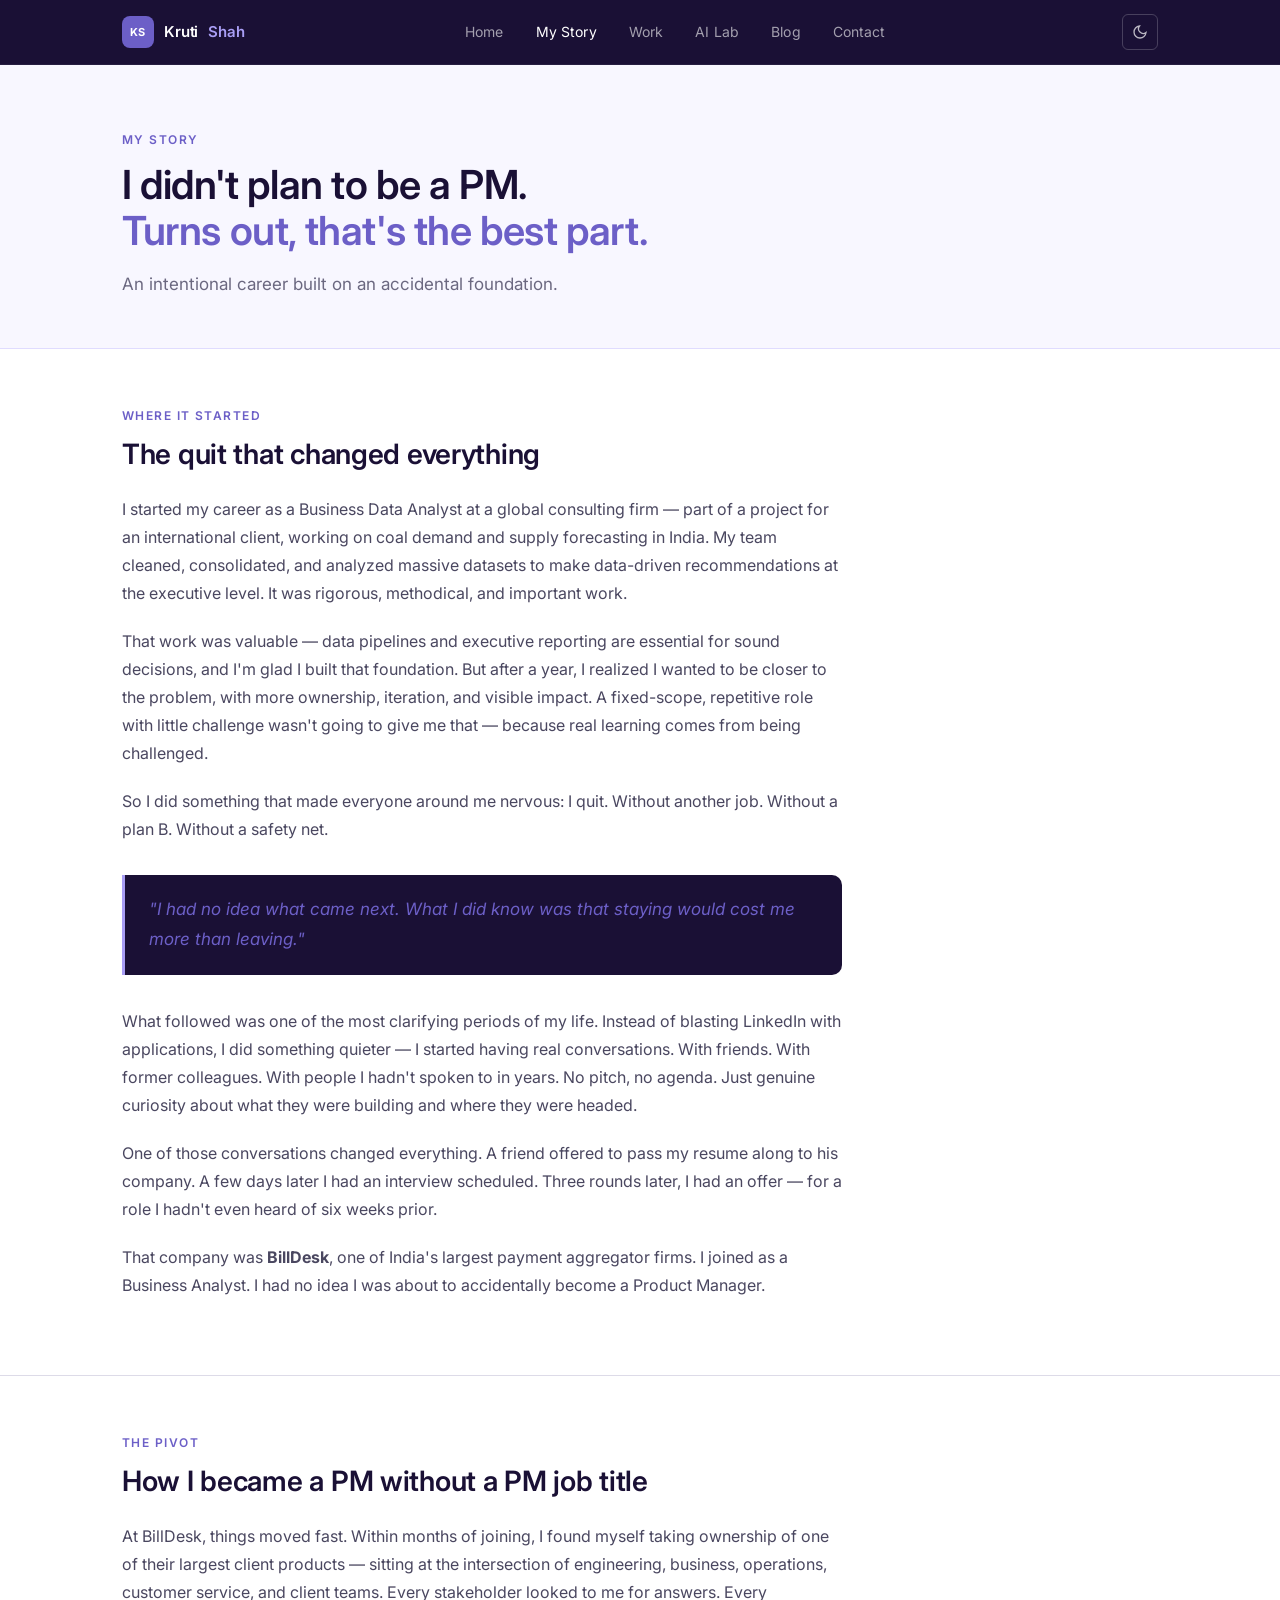
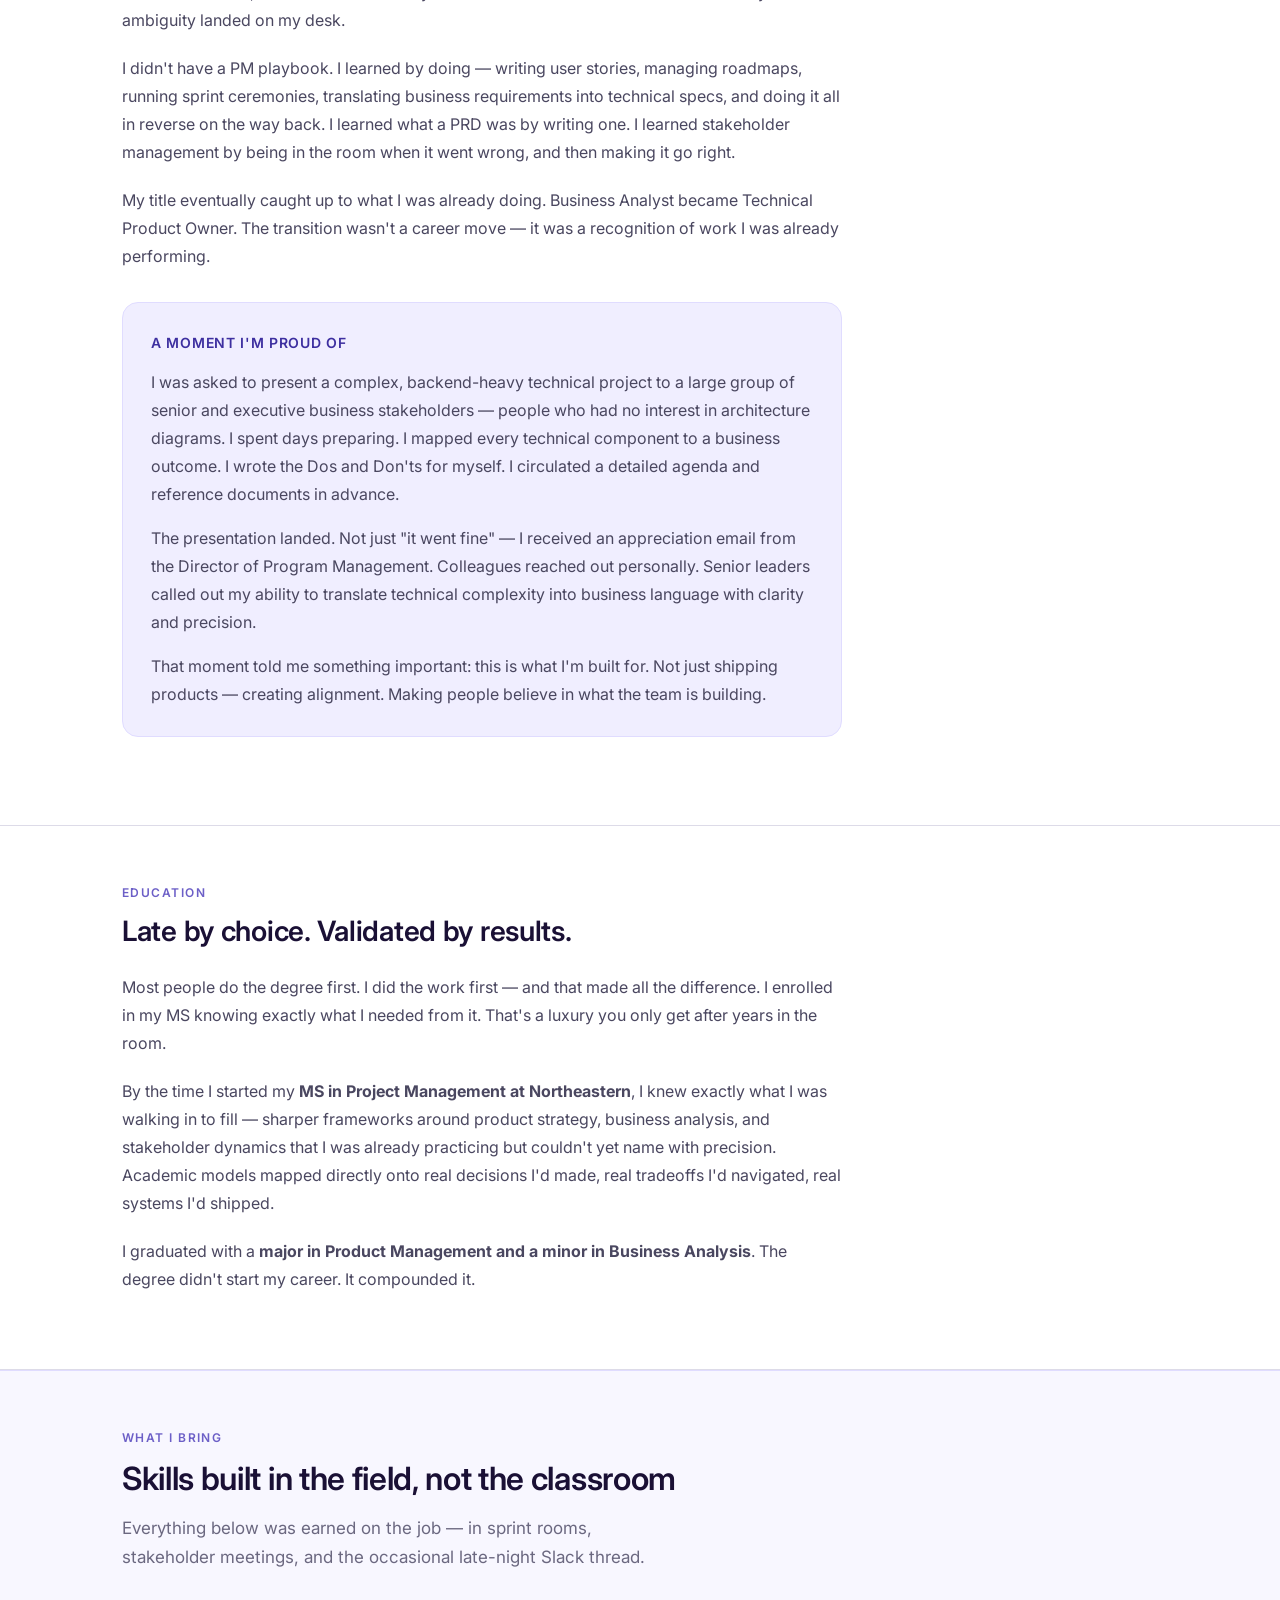
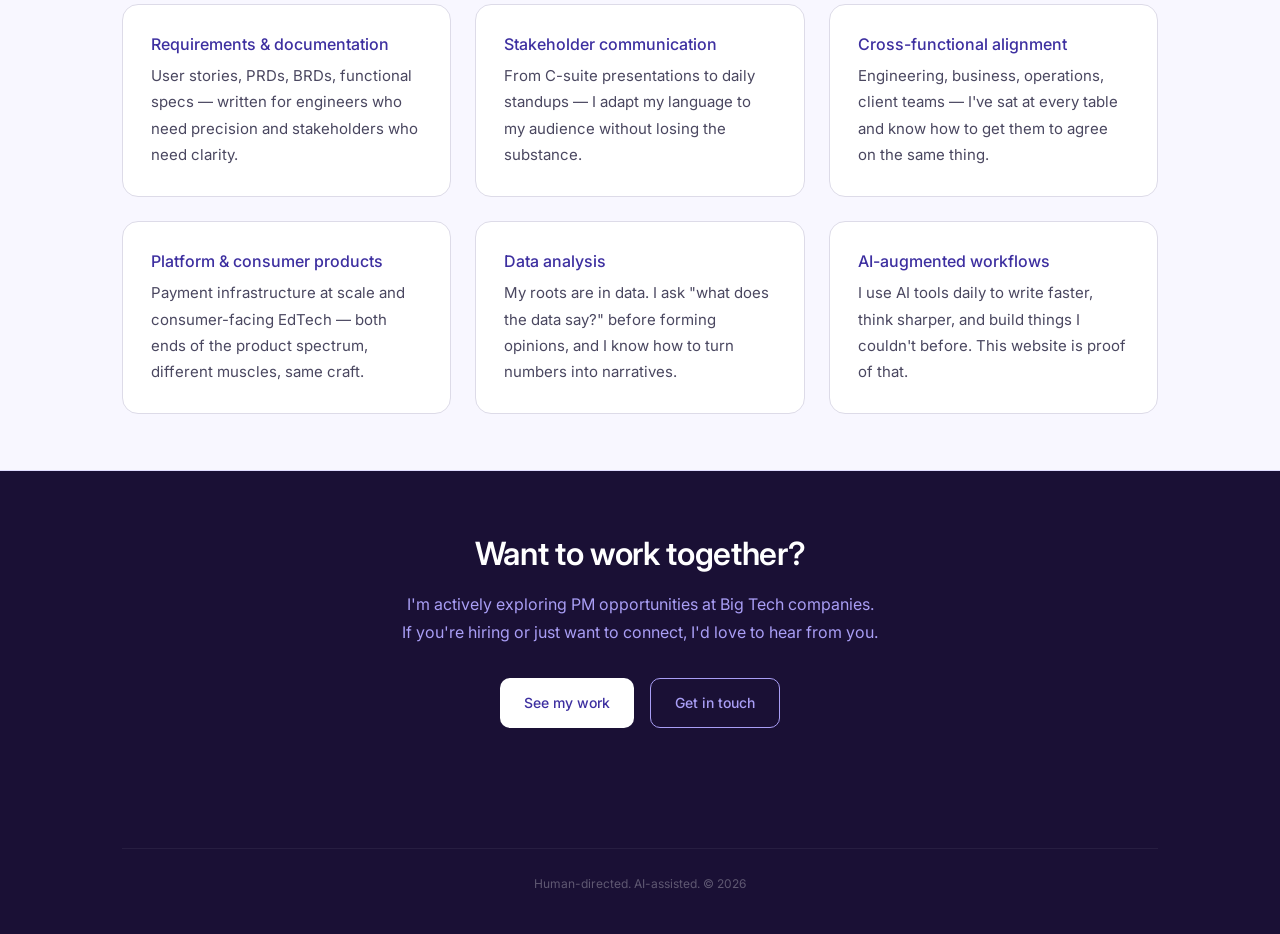
==== commit 54854768: "Soften consulting firm narrative and update BillDesk description on about page Co-Authored-By: Claud" ====
--- a/about.html
+++ b/about.html
@@ -46,11 +46,11 @@
         <p class="section-label">Where it started</p>
         <h2 style="font-size:1.75rem;margin-bottom:1.5rem;">The quit that changed everything</h2>
 
-        <p style="margin-bottom:1.25rem;">I started my career as a Business Data Analyst at Accenture — part of a consulting project for an international client, working on coal demand and supply forecasting in India. My team cleaned, consolidated, and analyzed massive datasets to make data-driven recommendations at the executive level. It was rigorous, methodical, and important work.</p>
+        <p style="margin-bottom:1.25rem;">I started my career as a Business Data Analyst at a global consulting firm — part of a project for an international client, working on coal demand and supply forecasting in India. My team cleaned, consolidated, and analyzed massive datasets to make data-driven recommendations at the executive level. It was rigorous, methodical, and important work.</p>
 
-        <p style="margin-bottom:1.25rem;">It was also slowly making me miserable.</p>
+        <p style="margin-bottom:1.25rem;">That work was valuable — data pipelines and executive reporting are essential for sound decisions, and I'm glad I built that foundation. But after a year, I realized I wanted to be closer to the problem, with more ownership, iteration, and visible impact. A fixed-scope, repetitive role with little challenge wasn't going to give me that — because real learning comes from being challenged.</p>
 
-        <p style="margin-bottom:1.25rem;">After a year, I realized I was following the same process on repeat — manually cleaning data in Excel, passing it up the chain, never seeing the full picture. No growth. No new challenges. No visibility. So I did something that made everyone around me nervous: I quit. Without another job. Without a plan B. Without a safety net.</p>
+        <p style="margin-bottom:1.25rem;">So I did something that made everyone around me nervous: I quit. Without another job. Without a plan B. Without a safety net.</p>
 
         <div style="border-left:3px solid var(--purple-400);padding:1.25rem 1.5rem;margin:2rem 0;background:var(--purple-900);border-radius:0 var(--radius-md) var(--radius-md) 0;">
           <p style="font-size:1.0625rem;font-style:italic;color:var(--purple-600);line-height:1.75;">"I had no idea what came next. What I did know was that staying would cost me more than leaving."</p>
@@ -60,7 +60,7 @@
 
         <p style="margin-bottom:1.25rem;">One of those conversations changed everything. A friend offered to pass my resume along to his company. A few days later I had an interview scheduled. Three rounds later, I had an offer — for a role I hadn't even heard of six weeks prior.</p>
 
-        <p style="margin-bottom:1.25rem;">That company was <strong>BillDesk</strong>, one of India's largest fintech payment platforms. I joined as a Business Analyst. I had no idea I was about to accidentally become a Product Manager.</p>
+        <p style="margin-bottom:1.25rem;">That company was <strong>BillDesk</strong>, one of India's largest payment aggregator firms. I joined as a Business Analyst. I had no idea I was about to accidentally become a Product Manager.</p>
       </div>
     </div>
   </section>
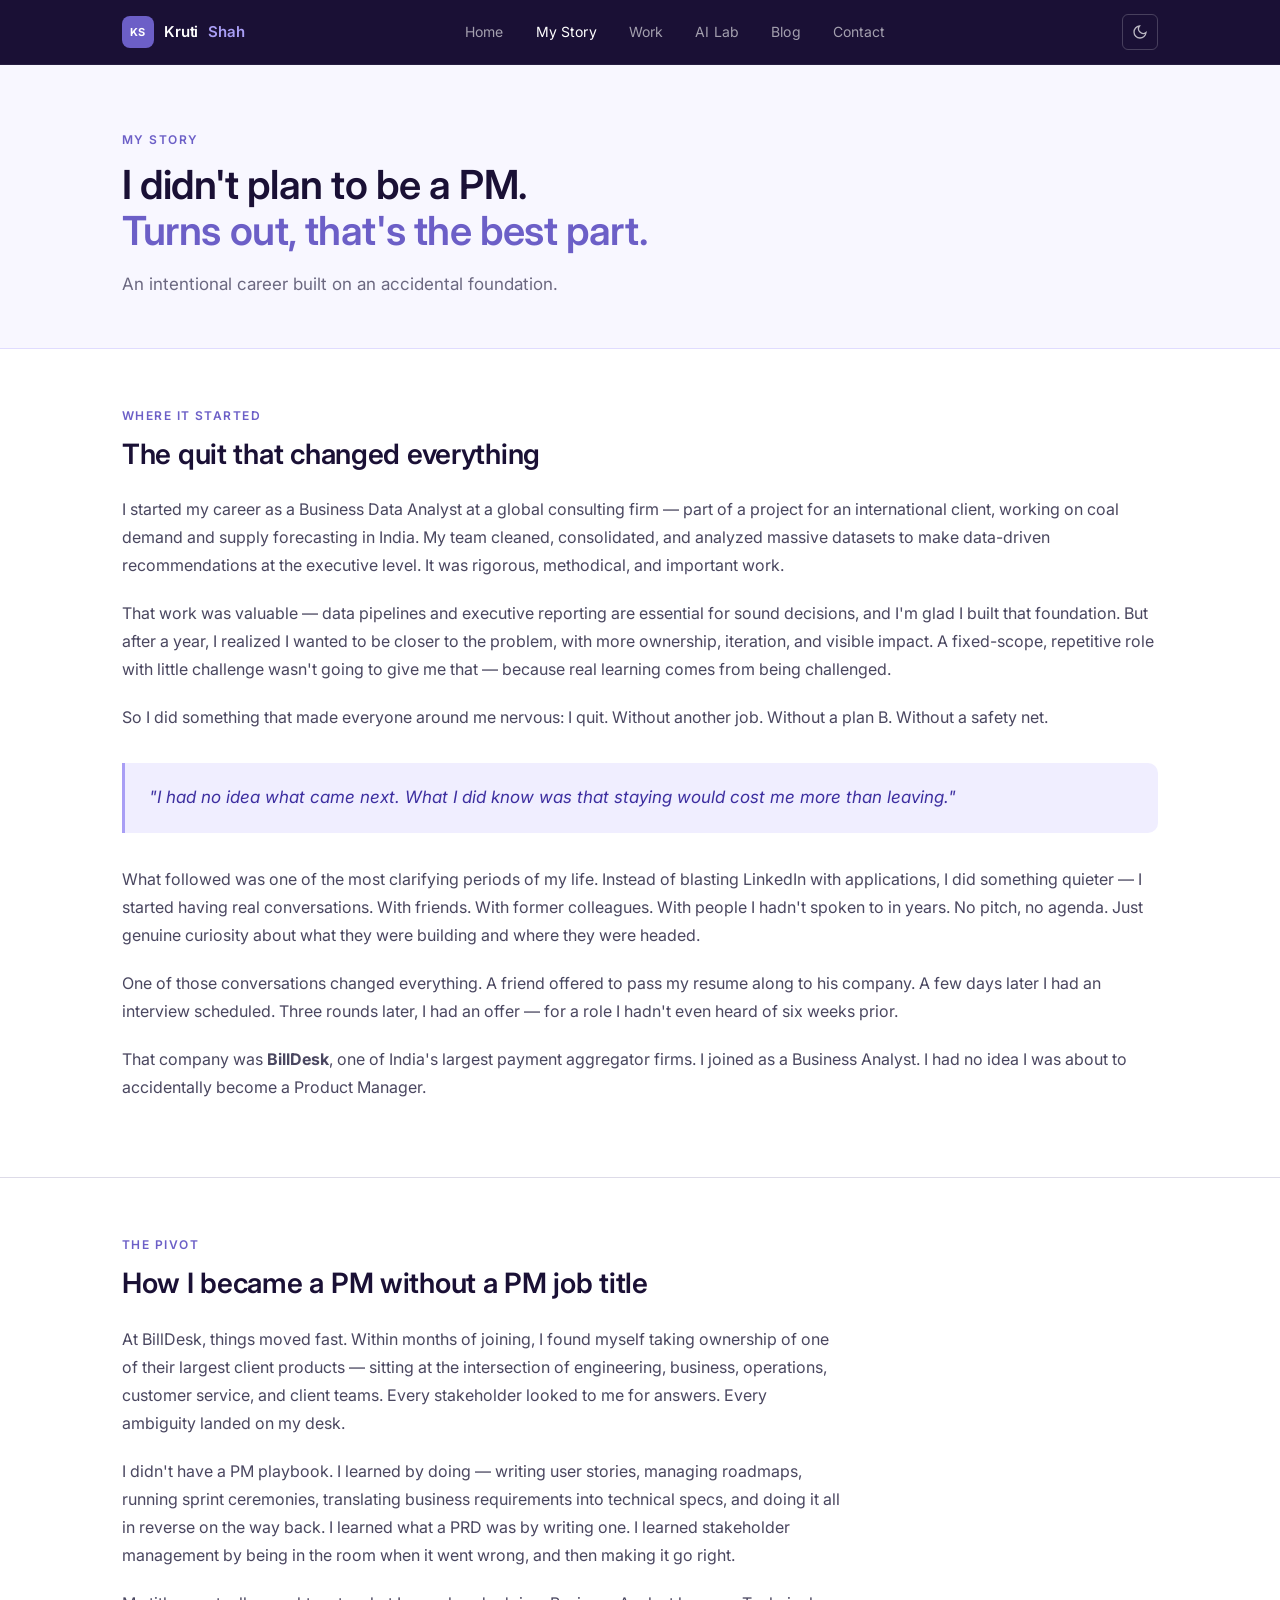
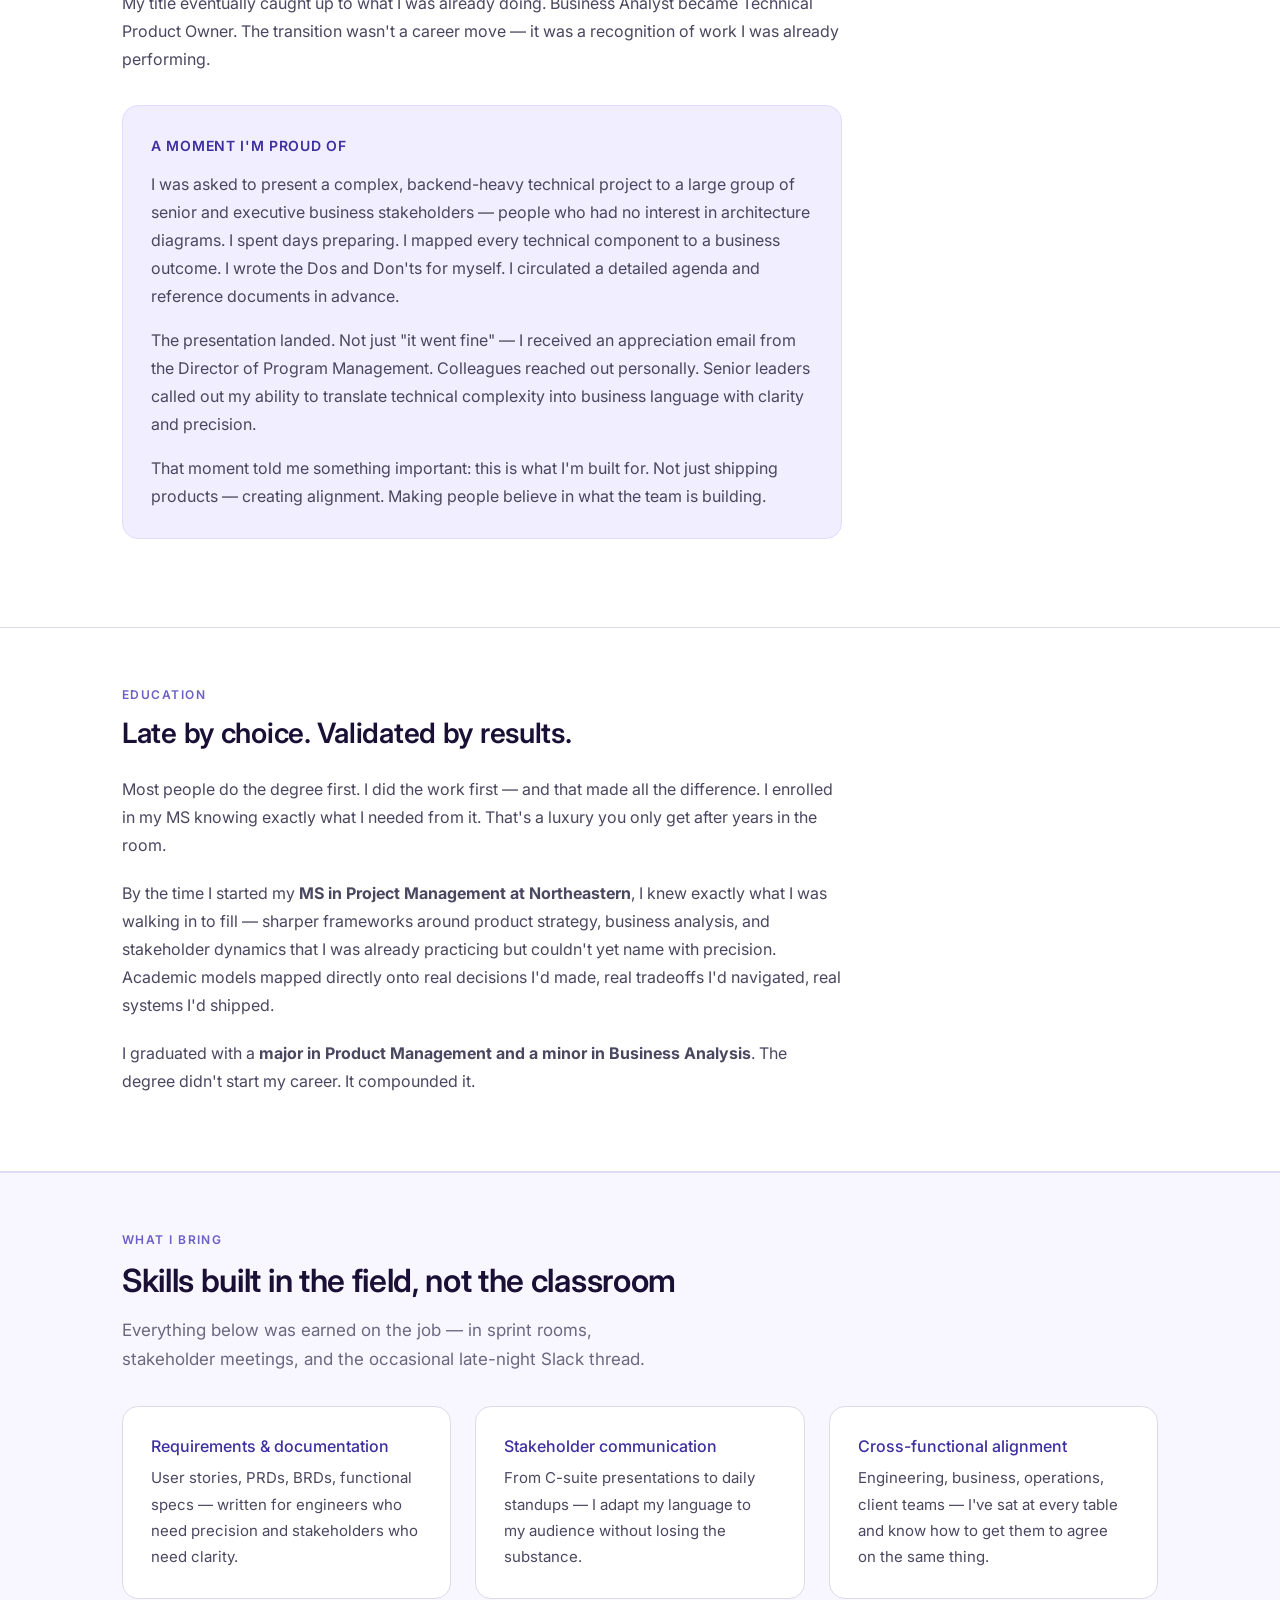
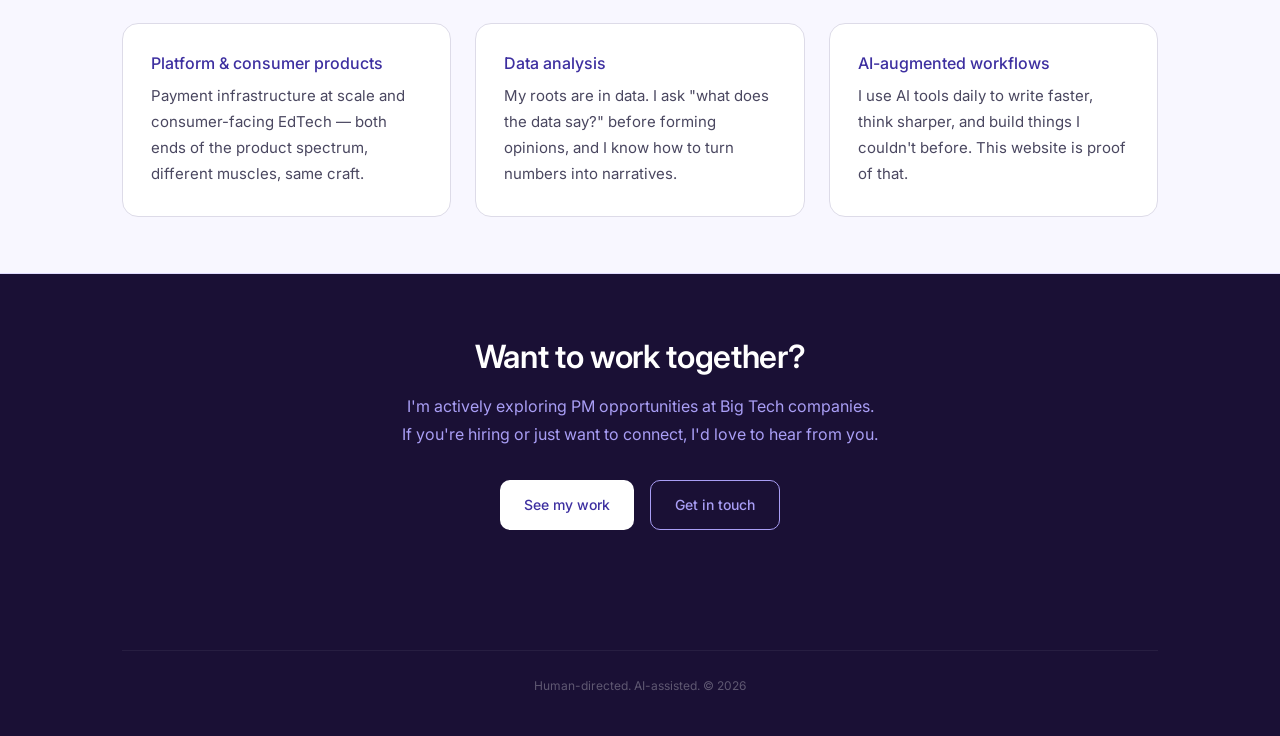
==== commit dab1bdf8: "Fix quote card light mode color, soften consulting narrative, update BillDesk description Co-Authore" ====
--- a/about.html
+++ b/about.html
@@ -9,6 +9,12 @@
   <link rel="preconnect" href="https://fonts.googleapis.com" />
   <link href="https://fonts.googleapis.com/css2?family=Inter:wght@400;500;600&display=swap" rel="stylesheet" />
   <script>(function(){var t=localStorage.getItem('theme')||(window.matchMedia('(prefers-color-scheme: dark)').matches?'dark':'light');document.documentElement.setAttribute('data-theme',t);})();</script>
+  <style>
+    .quote-card { background:var(--purple-50); border-color:var(--purple-400); }
+    .quote-card p { color:var(--purple-700); }
+    [data-theme="dark"] .quote-card { background:var(--purple-900); }
+    [data-theme="dark"] .quote-card p { color:var(--purple-600); }
+  </style>
 </head>
 <body>
 
@@ -42,7 +48,7 @@
   <!-- Origin Story -->
   <section>
     <div class="container">
-      <div style="max-width:720px;">
+      <div>
         <p class="section-label">Where it started</p>
         <h2 style="font-size:1.75rem;margin-bottom:1.5rem;">The quit that changed everything</h2>
 
@@ -52,8 +58,8 @@
 
         <p style="margin-bottom:1.25rem;">So I did something that made everyone around me nervous: I quit. Without another job. Without a plan B. Without a safety net.</p>
 
-        <div style="border-left:3px solid var(--purple-400);padding:1.25rem 1.5rem;margin:2rem 0;background:var(--purple-900);border-radius:0 var(--radius-md) var(--radius-md) 0;">
-          <p style="font-size:1.0625rem;font-style:italic;color:var(--purple-600);line-height:1.75;">"I had no idea what came next. What I did know was that staying would cost me more than leaving."</p>
+        <div class="quote-card" style="border-left:3px solid var(--purple-400);padding:1.25rem 1.5rem;margin:2rem 0;border-radius:0 var(--radius-md) var(--radius-md) 0;">
+          <p style="font-size:1.0625rem;font-style:italic;line-height:1.75;">"I had no idea what came next. What I did know was that staying would cost me more than leaving."</p>
         </div>
 
         <p style="margin-bottom:1.25rem;">What followed was one of the most clarifying periods of my life. Instead of blasting LinkedIn with applications, I did something quieter — I started having real conversations. With friends. With former colleagues. With people I hadn't spoken to in years. No pitch, no agenda. Just genuine curiosity about what they were building and where they were headed.</p>
